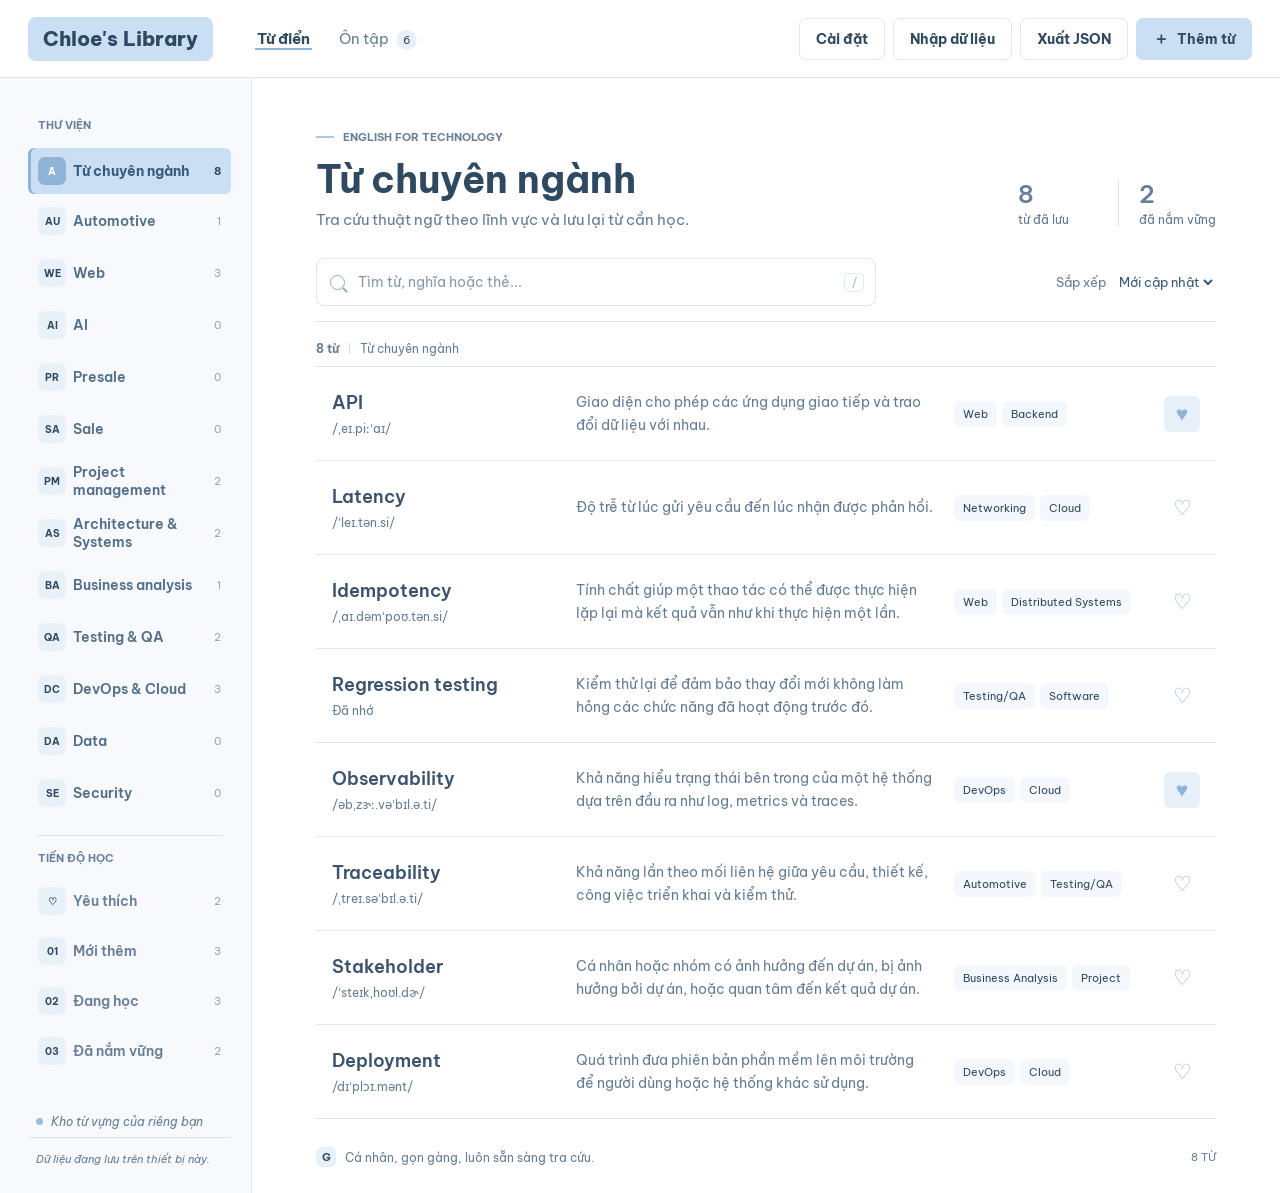
==== VN/glossary/index.html @ fee907c6 "Initial commit" ====
<!doctype html>
<html lang="vi">
<head>
  <meta charset="utf-8">
  <meta name="viewport" content="width=device-width, initial-scale=1">
  <meta name="theme-color" content="#e8f3ff">
  <title>Từ điển IT cá nhân</title>
  <link rel="preconnect" href="https://fonts.googleapis.com">
  <link rel="preconnect" href="https://fonts.gstatic.com" crossorigin>
  <link href="https://fonts.googleapis.com/css2?family=Be+Vietnam+Pro:ital,wght@0,400;0,500;0,600;0,700;1,400;1,500&display=swap" rel="stylesheet">
  <link rel="stylesheet" href="styles.css">
  <script src="app.js" defer></script>
</head>
<body>
  <header class="topbar">
    <a class="brand" href="#top" aria-label="Trang chủ từ điển">
      <span>Chloe's Library</span>
    </a>
    <nav class="top-nav" aria-label="Điều hướng chính">
      <button class="nav-button active" data-view="library" type="button">Từ điển</button>
      <button class="nav-button" data-view="review" type="button">Ôn tập <span class="nav-count" id="review-count">0</span></button>
    </nav>
    <div class="top-actions">
      <button class="quiet-button" id="settings-button" type="button">Cài đặt</button>
      <button class="quiet-button" id="import-button" type="button">Nhập dữ liệu</button>
      <button class="quiet-button export-button" id="export-button" type="button">Xuất JSON</button>
      <button class="primary-button" id="add-button" type="button"><span aria-hidden="true">＋</span> Thêm từ</button>
      <input id="file-input" type="file" accept=".json,.csv,application/json,text/csv" hidden>
    </div>
  </header>

  <main class="app-shell" id="top">
    <aside class="sidebar" aria-label="Thư viện từ vựng">
      <div class="sidebar-label">Thư viện</div>
      <button class="side-link active" data-collection="all" type="button" aria-pressed="true"><span class="side-icon blue-icon">A</span><span>Từ chuyên ngành</span><span class="side-count" id="count-all">0</span></button>
      <div class="domain-links" id="domain-links" aria-label="Lĩnh vực chuyên ngành"></div>

      <div class="sidebar-rule"></div>
      <div class="sidebar-label filter-label">Tiến độ học</div>
      <button class="side-link" data-collection="favorites" type="button" aria-pressed="false"><span class="side-icon blue-icon">&#9825;</span><span>Yêu thích</span><span class="side-count" id="count-favorites">0</span></button>
      <button class="side-link" data-collection="new" type="button" aria-pressed="false"><span class="side-icon blue-icon">01</span><span>Mới thêm</span><span class="side-count" id="count-new">0</span></button>
      <button class="side-link" data-collection="learning" type="button" aria-pressed="false"><span class="side-icon blue-icon">02</span><span>Đang học</span><span class="side-count" id="count-learning">0</span></button>
      <button class="side-link" data-collection="mastered" type="button" aria-pressed="false"><span class="side-icon blue-icon">03</span><span>Đã nắm vững</span><span class="side-count" id="count-mastered">0</span></button>
      <div class="sidebar-note">
        <span class="note-dot" aria-hidden="true"></span>
        <span>Kho từ vựng của riêng bạn</span>
      </div>
      <div class="storage-note">Dữ liệu đang lưu trên thiết bị này.</div>
    </aside>

    <section class="content-area" aria-label="Nội dung từ điển">
      <div class="page-heading">
        <div>
          <div class="eyebrow"><span class="eyebrow-line"></span> ENGLISH FOR TECHNOLOGY</div>
          <h1 id="page-title">Từ chuyên ngành</h1>
          <p class="page-subtitle" id="page-subtitle">Tra cứu thuật ngữ theo lĩnh vực và lưu lại từ cần học.</p>
        </div>
        <div class="stats-strip" aria-label="Thống kê từ vựng">
          <div class="stat"><strong id="stat-total">0</strong><span>từ đã lưu</span></div>
          <div class="stat stat-divider"><strong id="stat-learned">0</strong><span>đã nắm vững</span></div>
        </div>
      </div>

      <section class="library-view" id="library-view">
        <div class="toolbar">
          <label class="search-box">
            <span class="search-symbol" aria-hidden="true"></span>
            <span class="visually-hidden">Tìm từ vựng</span>
            <input id="search-input" type="search" placeholder="Tìm từ, nghĩa hoặc thẻ..." autocomplete="off">
            <kbd>/</kbd>
          </label>
          <label class="sort-control"><span>Sắp xếp</span>
            <select id="sort-select">
              <option value="updated">Mới cập nhật</option>
              <option value="az">Tên A-Z</option>
              <option value="difficulty">Độ khó</option>
            </select>
          </label>
        </div>
        <div class="results-meta"><span id="results-count">0 từ</span><span class="meta-rule"></span><span id="active-filter-label">Tất cả từ</span></div>
        <div class="term-list" id="term-list" aria-live="polite"></div>
      </section>

      <section class="review-view" id="review-view" hidden>
        <div class="review-heading">
          <div><div class="eyebrow"><span class="eyebrow-line"></span> ÔN TẬP NHANH</div><h2>Ôn tập nhẹ nhàng</h2><p>Mỗi lần một từ. Thử nhớ nghĩa trước khi lật thẻ.</p></div>
          <button class="quiet-button" id="shuffle-button" type="button">Trộn thẻ</button>
        </div>
        <div class="flashcard" id="flashcard" tabindex="0" role="button" aria-label="Lật thẻ từ vựng">
          <div class="flashcard-top"><span id="flashcard-domain">IT</span><span id="flashcard-position">1 / 1</span></div>
          <div class="flashcard-face">
            <span class="flashcard-label" id="flashcard-label">TỪ</span>
            <h3 id="flashcard-term">Chọn từ để ôn</h3>
            <div class="flashcard-answer" id="flashcard-answer" hidden></div>
          </div>
          <div class="flashcard-bottom"><span id="flashcard-hint">Chạm để xem nghĩa</span><span class="flip-mark" aria-hidden="true">↗</span></div>
        </div>
        <div class="review-controls">
          <button class="round-button" id="previous-card" type="button" aria-label="Thẻ trước">←</button>
          <button class="quiet-button" id="reveal-card" type="button">Hiện nghĩa</button>
          <button class="round-button next-button" id="next-card" type="button" aria-label="Thẻ tiếp theo">→</button>
          <button class="learned-button" id="mark-mastered" type="button">Đã nhớ từ này</button>
        </div>
      </section>
      <footer class="page-footer"><span class="footer-stamp">G</span><span>Cá nhân, gọn gàng, luôn sẵn sàng tra cứu.</span><span class="footer-count" id="footer-count">0 TỪ</span></footer>
    </section>
  </main>

  <dialog class="detail-dialog" id="detail-dialog" aria-labelledby="detail-term">
    <div class="dialog-topline"><span class="dialog-kicker">GHI CHÚ TỪ VỰNG</span><button class="icon-button" data-close="detail-dialog" type="button" aria-label="Đóng">×</button></div>
    <div id="detail-content"></div>
  </dialog>

  <dialog class="settings-dialog" id="settings-dialog" aria-labelledby="settings-title">
    <div class="dialog-topline"><span class="dialog-kicker">TÙY CHỈNH GIAO DIỆN</span><button class="icon-button" data-close="settings-dialog" type="button" aria-label="Đóng">×</button></div>
    <div class="settings-body">
      <h2 id="settings-title">Cài đặt</h2>
      <p class="form-intro">Chọn bảng màu bạn muốn sử dụng.</p>
      <fieldset class="theme-picker">
        <legend>Chủ đề màu</legend>
        <label class="theme-option">
          <input type="radio" name="theme" value="default">
          <span class="theme-swatch theme-swatch-default" aria-hidden="true"><i></i><i></i><i></i></span>
          <span class="theme-option-copy"><strong>Trắng</strong><small>Mặc định, sáng và tối giản</small></span>
          <span class="theme-check" aria-hidden="true">✓</span>
        </label>
        <label class="theme-option">
          <input type="radio" name="theme" value="soft-pink">
          <span class="theme-swatch theme-swatch-pink" aria-hidden="true"><i></i><i></i><i></i></span>
          <span class="theme-option-copy"><strong>Hồng kem</strong><small>Soft Pink · Cream</small></span>
          <span class="theme-check" aria-hidden="true">✓</span>
        </label>
        <label class="theme-option">
          <input type="radio" name="theme" value="baby-blue">
          <span class="theme-swatch theme-swatch-blue" aria-hidden="true"><i></i><i></i><i></i></span>
          <span class="theme-option-copy"><strong>Xanh baby + lavender</strong><small>Baby Blue · Lavender</small></span>
          <span class="theme-check" aria-hidden="true">✓</span>
        </label>
      </fieldset>
    </div>
  </dialog>

  <dialog class="form-dialog" id="term-dialog" aria-labelledby="form-title">
    <form id="term-form" method="dialog">
      <div class="dialog-topline"><span class="dialog-kicker">KHO TỪ VỰNG CỦA BẠN</span><button class="icon-button" data-close="term-dialog" type="button" aria-label="Đóng">×</button></div>
      <h2 id="form-title">Thêm từ mới</h2>
      <p class="form-intro">Ghi lại điều bạn muốn nhớ. Có thể bỏ trống mục chưa có.</p>
      <input type="hidden" id="term-id">
      <div class="form-grid">
        <label class="field span-2"><span>Từ hoặc cụm từ tiếng Anh <b>*</b></span><input id="field-term" required maxlength="120" placeholder="Ví dụ: idempotency"></label>
        <label class="field"><span>Dạng đầy đủ</span><input id="field-full-form" maxlength="160" placeholder="Nếu là từ viết tắt"></label>
        <label class="field"><span>Phiên âm hoặc cách đọc</span><input id="field-pronunciation" maxlength="100" placeholder="/ˌaɪ.dəmˈpoʊ.tən.si/"></label>
        <label class="field span-2"><span>Nghĩa tiếng Việt <b>*</b></span><textarea id="field-meaning" required rows="2" maxlength="500" placeholder="Giải thích ngắn gọn, đúng ngữ cảnh"></textarea></label>
        <label class="field span-2"><span>Định nghĩa tiếng Anh đơn giản</span><textarea id="field-definition" rows="2" maxlength="500" placeholder="A short explanation in plain English"></textarea></label>
        <label class="field"><span>Lĩnh vực chuyên ngành</span><input id="field-domains" maxlength="180" placeholder="Automotive, Web, AI, Presale, Sale"></label>
        <label class="field"><span>Vai trò</span><input id="field-roles" maxlength="180" placeholder="Backend Developer, BA"></label>
        <label class="field"><span>Độ khó</span><select id="field-difficulty"><option>Beginner</option><option>Intermediate</option><option>Advanced</option></select></label>
        <label class="field"><span>Trạng thái học</span><select id="field-status"><option value="new">Mới thêm</option><option value="learning">Đang học</option><option value="mastered">Đã nắm vững</option></select></label>
        <label class="field span-2"><span>Ngữ cảnh sử dụng</span><textarea id="field-context" rows="2" maxlength="500" placeholder="Thường gặp khi nào?"></textarea></label>
        <label class="field span-2"><span>Ví dụ tiếng Anh</span><textarea id="field-example-en" rows="2" maxlength="400" placeholder="The payment API must support idempotency."></textarea></label>
        <label class="field span-2"><span>Dịch ví dụ</span><textarea id="field-example-vi" rows="2" maxlength="400" placeholder="API thanh toán cần hỗ trợ tính idempotency."></textarea></label>
        <label class="field span-2"><span>Dễ nhầm hoặc lưu ý</span><textarea id="field-mistakes" rows="2" maxlength="400" placeholder="Cách dùng sai hoặc điểm cần phân biệt"></textarea></label>
        <label class="field span-2"><span>Thẻ từ khóa <small>phân cách bằng dấu phẩy</small></span><input id="field-tags" maxlength="200" placeholder="api, backend, distributed-systems"></label>
      </div>
      <p class="form-error" id="form-error" role="alert"></p>
      <div class="form-actions"><button class="quiet-button" data-close="term-dialog" type="button">Hủy</button><button class="primary-button" type="submit">Lưu từ</button></div>
    </form>
  </dialog>
  <div class="toast" id="toast" role="status" aria-live="polite"></div>
</body>
</html>
---- VN/glossary/styles.css ----
:root {
  color-scheme: light;
  --paper: #f7fbff;
  --white: #ffffff;
  --blue-50: #f0f7ff;
  --blue-100: #e2f0ff;
  --blue-200: #c8e2fb;
  --blue-300: #a8d0f2;
  --blue-400: #8bbce4;
  --blue-700: #365977;
  --ink: #31485d;
  --muted: #75899a;
  --line: #dce8f2;
  --mint: #e3f3ec;
  --mint-ink: #527b68;
  --butter: #fff2d8;
  --butter-ink: #92794d;
  --blush: #fae7e7;
  --blush-ink: #986b70;
  --lilac: #eeeafb;
  --lilac-ink: #756b9a;
  --shadow: 0 12px 32px rgba(83, 119, 150, .08);
  font-family: "Trebuchet MS", "Segoe UI", sans-serif;
  color: var(--ink);
  background: var(--paper);
}

* { box-sizing: border-box; }
body { margin: 0; min-width: 320px; min-height: 100vh; background: var(--paper); }
button, input, select, textarea { font: inherit; }
button { color: inherit; }
button:focus-visible, input:focus-visible, select:focus-visible, textarea:focus-visible, a:focus-visible, [tabindex]:focus-visible { outline: 3px solid var(--blue-300); outline-offset: 2px; }
[hidden] { display: none !important; }
.visually-hidden { position: absolute; width: 1px; height: 1px; padding: 0; margin: -1px; overflow: hidden; clip: rect(0, 0, 0, 0); white-space: nowrap; border: 0; }

.topbar { height: 76px; padding: 0 5.3%; display: flex; align-items: center; gap: 48px; background: var(--white); border-bottom: 1px solid var(--line); }
.brand { display: inline-flex; align-items: center; gap: 11px; text-decoration: none; color: var(--ink); font: 700 23px Georgia, serif; white-space: nowrap; }
.brand-period { color: #78a9d0; }
.brand-mark { width: 28px; height: 28px; display: flex; gap: 3px; align-items: end; padding: 5px; border-radius: 9px 9px 9px 3px; background: var(--blue-100); }
.brand-mark i { display: block; flex: 1; border-radius: 2px 2px 1px 1px; background: var(--blue-300); }
.brand-mark i:nth-child(1) { height: 45%; }
.brand-mark i:nth-child(2) { height: 75%; background: var(--blue-400); }
.brand-mark i:nth-child(3) { height: 100%; }
.top-nav { height: 100%; display: flex; align-items: center; gap: 25px; }
.nav-button { height: 100%; padding: 2px 2px 0; border: 0; border-bottom: 2px solid transparent; background: transparent; color: var(--muted); cursor: pointer; font-size: 14px; }
.nav-button.active { border-bottom-color: var(--blue-400); color: var(--blue-700); font-weight: 700; }
.nav-count { margin-left: 4px; padding: 3px 7px; border-radius: 10px; background: var(--blue-50); color: var(--blue-700); font-size: 11px; }
.top-actions { display: flex; align-items: center; gap: 8px; margin-left: auto; }
.primary-button, .quiet-button, .learned-button { min-height: 39px; padding: 0 14px; border: 1px solid transparent; border-radius: 7px; cursor: pointer; font-size: 13px; font-weight: 700; transition: background .16s ease, transform .16s ease; }
.primary-button { background: var(--blue-200); color: #355572; }
.primary-button:hover { background: var(--blue-300); transform: translateY(-1px); }
.primary-button span { margin-right: 5px; font-size: 16px; }
.quiet-button { border-color: var(--line); background: var(--white); color: var(--blue-700); }
.quiet-button:hover { background: var(--blue-50); }

.app-shell { min-height: calc(100vh - 76px); display: grid; grid-template-columns: 236px minmax(0, 1fr); }
.sidebar { position: relative; display: flex; flex-direction: column; padding: 34px 16px 24px 26px; border-right: 1px solid var(--line); background: #f3f8fd; }
.sidebar-label { margin: 0 0 14px 10px; color: #90a0ae; font-size: 10px; font-weight: 700; letter-spacing: 1.3px; text-transform: uppercase; }
.side-link { width: 100%; min-height: 42px; display: grid; grid-template-columns: 26px 1fr auto; align-items: center; gap: 9px; padding: 0 10px; margin: 2px 0; border: 0; border-radius: 6px; background: transparent; color: #647c91; text-align: left; cursor: pointer; font-size: 13px; }
.side-link:hover { background: #eaf3fc; }
.side-link.active { background: var(--blue-100); color: #355a7b; font-weight: 700; }
.side-icon { width: 24px; height: 24px; display: inline-flex; align-items: center; justify-content: center; border-radius: 7px; font-size: 10px; font-weight: 700; }
.blue-icon { background: #d9eafb; color: #52799b; }
.pink-icon { background: var(--blush); color: var(--blush-ink); font-size: 15px; }
.yellow-icon { background: var(--butter); color: var(--butter-ink); }
.mint-icon { background: var(--mint); color: var(--mint-ink); }
.lilac-icon { background: var(--lilac); color: var(--lilac-ink); }
.side-count { color: #94a5b3; font-size: 11px; }
.sidebar-rule { height: 1px; margin: 21px 8px 20px; background: var(--line); }
.filter-label { margin-bottom: 11px; }
.select-wrap { position: relative; display: block; }
.select-wrap select { width: 100%; height: 40px; appearance: none; padding: 0 32px 0 11px; border: 1px solid var(--line); border-radius: 6px; background: #fff; color: #536f87; font-size: 12px; cursor: pointer; }
.select-chevron { position: absolute; top: 8px; right: 12px; color: #88a1b7; pointer-events: none; }
.sidebar-note { display: flex; align-items: center; gap: 8px; margin: auto 8px 8px; color: #71899d; font-size: 11px; }
.note-dot { width: 7px; height: 7px; border-radius: 50%; background: #a8cfbc; }
.storage-note { padding: 13px 8px 0; border-top: 1px solid var(--line); color: #96a6b2; font-size: 10px; line-height: 1.5; }

.content-area { min-width: 0; display: flex; flex-direction: column; padding: 46px clamp(24px, 5.7vw, 82px) 22px; }
.page-heading { display: flex; align-items: end; justify-content: space-between; gap: 24px; margin: 0 0 29px; }
.eyebrow { display: flex; align-items: center; gap: 9px; color: #86a3bb; font-size: 10px; font-weight: 700; letter-spacing: 1.45px; }
.eyebrow-line { width: 18px; height: 2px; background: #a6c9e8; }
h1, h2, h3, p { margin-top: 0; }
h1, .review-heading h2 { margin: 11px 0 7px; color: #354f66; font: 500 32px Georgia, "Times New Roman", serif; }
.page-subtitle, .review-heading p { margin: 0; color: #8093a3; font-size: 13px; }
.stats-strip { display: flex; gap: 22px; padding: 0 0 2px; }
.stat { display: flex; flex-direction: column; gap: 3px; min-width: 78px; }
.stat strong { color: #577b9b; font: 600 21px Georgia, serif; }
.stat span { color: #93a3b1; font-size: 10px; }
.stat-divider { padding-left: 20px; border-left: 1px solid var(--line); }

.toolbar { display: flex; align-items: center; justify-content: space-between; gap: 15px; padding-bottom: 15px; border-bottom: 1px solid var(--line); }
.search-box { height: 43px; width: min(490px, 66%); display: flex; align-items: center; gap: 11px; padding: 0 11px 0 13px; border: 1px solid var(--line); border-radius: 7px; background: var(--white); }
.search-box:focus-within { border-color: var(--blue-300); box-shadow: 0 0 0 3px var(--blue-50); }
.search-symbol { position: relative; width: 15px; height: 15px; border: 1.7px solid #91aabe; border-radius: 50%; flex: none; }
.search-symbol::after { position: absolute; width: 6px; height: 1.7px; right: -4px; bottom: -2px; content: ""; background: #91aabe; transform: rotate(45deg); }
.search-box input { width: 100%; border: 0; outline: 0; background: transparent; color: var(--ink); font-size: 12px; }
.search-box input::placeholder { color: #a0afbb; }
kbd { min-width: 20px; padding: 2px 5px; border: 1px solid #e2eaf1; border-radius: 4px; color: #9aabb9; font-size: 10px; text-align: center; }
.sort-control { display: flex; align-items: center; gap: 9px; color: #98a7b3; font-size: 11px; }
.sort-control select { max-width: 125px; border: 0; outline: 0; background: transparent; color: #617c93; font-size: 11px; cursor: pointer; }
.results-meta { display: flex; align-items: center; gap: 10px; padding: 16px 0 10px; color: #91a1af; font-size: 10px; }
.results-meta #results-count { color: #67849d; font-weight: 700; }
.meta-rule { width: 1px; height: 11px; background: #d5e1ea; }
.term-list { border-top: 1px solid #e7eef4; }
.term-row { display: grid; grid-template-columns: minmax(170px, 1.05fr) minmax(200px, 1.5fr) minmax(120px, .8fr) 36px; align-items: center; gap: 17px; min-height: 82px; padding: 11px 8px 11px 13px; border-bottom: 1px solid #e7eef4; cursor: pointer; transition: background .14s ease; }
.term-row:hover { background: #f0f7fd; }
.term-name { min-width: 0; }
.term-name strong { display: block; overflow: hidden; color: #3e5c76; font: 600 15px Georgia, serif; text-overflow: ellipsis; white-space: nowrap; }
.term-pronunciation { display: block; margin-top: 5px; color: #9caab6; font-size: 10px; }
.term-meaning { display: -webkit-box; overflow: hidden; color: #6f8495; font-size: 11px; line-height: 1.55; -webkit-box-orient: vertical; -webkit-line-clamp: 2; }
.term-badges { display: flex; flex-wrap: wrap; gap: 5px; }
.badge { display: inline-flex; align-items: center; max-width: 130px; overflow: hidden; padding: 5px 7px; border-radius: 4px; background: var(--blue-50); color: #728da5; font-size: 9px; text-overflow: ellipsis; white-space: nowrap; }
.badge.domain-badge:nth-child(3n+2) { background: var(--mint); color: var(--mint-ink); }
.badge.domain-badge:nth-child(3n) { background: var(--butter); color: var(--butter-ink); }
.favorite-button { width: 32px; height: 32px; border: 0; border-radius: 6px; background: transparent; color: #a8b8c5; cursor: pointer; font-size: 18px; }
.favorite-button:hover { background: var(--blush); color: var(--blush-ink); }
.favorite-button.is-favorite { color: #c98e96; }
.empty-state { display: grid; justify-items: center; padding: 72px 16px; text-align: center; }
.empty-orbit { width: 54px; height: 54px; display: grid; place-items: center; margin-bottom: 14px; border-radius: 17px 17px 17px 5px; background: var(--blue-100); color: #6792b5; font: 24px Georgia, serif; }
.empty-state h3 { margin: 0 0 7px; color: #4d6c86; font: 500 20px Georgia, serif; }
.empty-state p { max-width: 340px; margin: 0 0 16px; color: #8b9baa; font-size: 12px; line-height: 1.6; }
.page-footer { display: flex; align-items: center; gap: 9px; margin-top: auto; padding-top: 28px; color: #9aabb8; font-size: 10px; }
.footer-stamp { width: 20px; height: 20px; display: grid; place-items: center; border-radius: 6px; background: var(--blue-100); color: #6c94b5; font: 700 11px Georgia, serif; }
.footer-count { margin-left: auto; color: #a8b5c0; font-size: 9px; letter-spacing: 1px; }

.review-view { max-width: 720px; margin: 0 auto; width: 100%; }
.review-heading { display: flex; align-items: end; justify-content: space-between; gap: 20px; margin-bottom: 27px; }
.review-heading h2 { font-size: 29px; }
.flashcard { min-height: 360px; display: flex; flex-direction: column; padding: 19px 22px; border: 1px solid #d6e6f3; border-radius: 10px; background: #eaf4fe; box-shadow: var(--shadow); cursor: pointer; }
.flashcard-top, .flashcard-bottom { display: flex; align-items: center; justify-content: space-between; color: #84a0b8; font-size: 10px; }
.flashcard-top span:first-child { padding: 5px 8px; border-radius: 4px; background: #d9ebfb; color: #6485a1; }
.flashcard-face { flex: 1; display: flex; flex-direction: column; align-items: center; justify-content: center; padding: 28px 10px; text-align: center; }
.flashcard-label { margin-bottom: 11px; color: #8da9bf; font-size: 9px; font-weight: 700; letter-spacing: 1.5px; }
.flashcard-face h3 { margin: 0; color: #3f607b; font: 500 34px Georgia, serif; }
.flashcard-answer { max-width: 490px; margin-top: 17px; color: #607c94; font-size: 14px; line-height: 1.7; animation: reveal .22s ease both; }
@keyframes reveal { from { opacity: 0; transform: translateY(5px); } to { opacity: 1; transform: none; } }
.flip-mark { width: 27px; height: 27px; display: grid; place-items: center; border-radius: 50%; background: #d9ebfb; color: #6d91af; font-size: 16px; }
.review-controls { display: flex; align-items: center; justify-content: center; gap: 10px; margin-top: 16px; }
.round-button { width: 38px; height: 38px; border: 1px solid var(--line); border-radius: 50%; background: var(--white); color: #7390a8; cursor: pointer; }
.next-button { background: var(--blue-100); }
.learned-button { margin-left: auto; background: var(--mint); color: var(--mint-ink); }

dialog { max-height: min(88vh, 850px); padding: 0; border: 1px solid var(--line); border-radius: 10px; background: var(--white); color: var(--ink); box-shadow: 0 24px 80px rgba(55, 84, 109, .2); }
dialog::backdrop { background: rgba(74, 100, 123, .22); backdrop-filter: blur(3px); }
.detail-dialog { width: min(600px, calc(100vw - 26px)); }
.detail-dialog, .form-dialog { overflow-y: auto; }
.dialog-topline { display: flex; align-items: center; justify-content: space-between; padding: 17px 21px 12px; }
.dialog-kicker { color: #90a7bb; font-size: 9px; font-weight: 700; letter-spacing: 1.4px; }
.icon-button { width: 30px; height: 30px; border: 0; border-radius: 6px; background: var(--blue-50); color: #6d879e; cursor: pointer; font-size: 21px; line-height: 1; }
.detail-body { padding: 4px 27px 26px; }
.detail-title-line { display: flex; align-items: start; justify-content: space-between; gap: 15px; }
.detail-title-line h2 { margin: 8px 0 5px; color: #365670; font: 500 30px Georgia, serif; overflow-wrap: anywhere; }
.detail-pronunciation { margin: 0 0 17px; color: #91a2af; font-size: 12px; }
.detail-badges { display: flex; flex-wrap: wrap; gap: 6px; margin-bottom: 22px; }
.detail-section { padding: 16px 0; border-top: 1px solid #e8eff5; }
.detail-section h3 { margin: 0 0 8px; color: #8da2b4; font-size: 9px; font-weight: 700; letter-spacing: 1.2px; text-transform: uppercase; }
.detail-section p { margin: 0; color: #5c7488; font-size: 13px; line-height: 1.75; white-space: pre-wrap; }
.detail-english { color: #8195a5 !important; font-style: italic; }
.example-block { padding: 11px 13px; border-left: 2px solid var(--blue-300); border-radius: 0 5px 5px 0; background: var(--blue-50); }
.example-block p + p { margin-top: 5px; color: #8498a8; }
.related-list { display: flex; flex-wrap: wrap; gap: 6px; }
.related-term { padding: 5px 8px; border: 0; border-radius: 4px; background: var(--mint); color: var(--mint-ink); cursor: pointer; font-size: 10px; }
.detail-actions { display: flex; flex-wrap: wrap; align-items: center; gap: 8px; padding-top: 17px; border-top: 1px solid #e8eff5; }
.detail-actions select { min-height: 38px; max-width: 145px; padding: 0 7px; border: 1px solid var(--line); border-radius: 6px; background: var(--white); color: #5d7890; font-size: 11px; }
.danger-button { min-height: 36px; margin-left: auto; padding: 0 10px; border: 0; border-radius: 6px; background: var(--blush); color: var(--blush-ink); cursor: pointer; font-size: 11px; }
.form-dialog { width: min(680px, calc(100vw - 24px)); }
.form-dialog form { padding: 0 22px 22px; }
.form-dialog .dialog-topline { padding-right: 0; padding-left: 0; }
.form-dialog h2 { margin: 7px 0 6px; color: #3c5b74; font: 500 26px Georgia, serif; }
.form-intro { margin: 0 0 18px; color: #8294a3; font-size: 11px; }
.form-grid { display: grid; grid-template-columns: 1fr 1fr; gap: 12px; }
.field { min-width: 0; display: flex; flex-direction: column; gap: 6px; color: #6b8295; font-size: 10px; font-weight: 700; }
.field span small { color: #9caab5; font-size: 9px; font-weight: 400; }
.field b { color: #a5797d; }
.field input, .field textarea, .field select { width: 100%; min-height: 37px; padding: 9px 10px; border: 1px solid #dfe9f1; border-radius: 5px; outline: 0; background: #fbfdff; color: #415c74; font-size: 11px; font-weight: 400; }
.field textarea { resize: vertical; line-height: 1.5; }
.field input::placeholder, .field textarea::placeholder { color: #a9b7c2; }
.field input:focus, .field textarea:focus, .field select:focus { border-color: var(--blue-300); background: #fff; }
.span-2 { grid-column: span 2; }
.form-error { min-height: 15px; margin: 9px 0 0; color: #a56870; font-size: 11px; }
.form-actions { display: flex; justify-content: end; gap: 8px; padding-top: 11px; border-top: 1px solid #e7eef4; }
.toast { position: fixed; right: 22px; bottom: 20px; z-index: 10; max-width: min(360px, calc(100vw - 32px)); padding: 12px 16px; border: 1px solid #d3e7dc; border-radius: 7px; background: var(--mint); color: #527662; box-shadow: var(--shadow); font-size: 12px; opacity: 0; pointer-events: none; transform: translateY(8px); transition: opacity .2s ease, transform .2s ease; }
.toast.visible { opacity: 1; transform: none; }

@media (max-width: 1000px) {
  .topbar { gap: 26px; padding: 0 3%; }
  .app-shell { grid-template-columns: 205px minmax(0, 1fr); }
  .sidebar { padding-left: 16px; }
  .content-area { padding-right: 30px; padding-left: 30px; }
  .term-row { grid-template-columns: minmax(150px, .9fr) minmax(180px, 1.4fr) minmax(100px, .75fr) 32px; gap: 10px; }
}
@media (max-width: 760px) {
  .topbar { min-height: 66px; height: auto; flex-wrap: wrap; gap: 0 22px; padding: 10px 18px 0; }
  .brand { height: 46px; font-size: 21px; }
  .top-nav { height: 46px; gap: 15px; }
  .nav-button { font-size: 12px; }
  .top-actions { width: 100%; margin: 0; padding: 8px 0 11px; border-top: 1px solid #edf2f6; }
  .top-actions .quiet-button { display: none; }
  .top-actions #settings-button { display: inline-flex; align-items: center; }
  .top-actions .primary-button { margin-left: auto; }
  .app-shell { min-height: calc(100vh - 120px); grid-template-columns: 1fr; }
  .sidebar { display: grid; grid-template-columns: repeat(5, minmax(0, 1fr)); gap: 4px; padding: 12px 12px 10px; border-right: 0; border-bottom: 1px solid var(--line); }
  .sidebar-label, .sidebar-rule, .filter-label, .select-wrap, .sidebar-note, .storage-note { display: none; }
  .side-link { min-height: 40px; display: flex; justify-content: center; gap: 5px; padding: 0 3px; font-size: 10px; }
  .side-icon { display: none; }
  .side-count { display: none; }
  .content-area { padding: 27px 18px 18px; }
  .page-heading { align-items: start; margin-bottom: 20px; }
  h1 { font-size: 28px; }
  .stats-strip { gap: 12px; }
  .stat { min-width: auto; }
  .stat-divider { padding-left: 12px; }
  .stat strong { font-size: 18px; }
  .stat span { font-size: 9px; }
  .toolbar { align-items: stretch; flex-direction: column; gap: 11px; }
  .search-box { width: 100%; }
  .sort-control { justify-content: end; }
  .term-row { grid-template-columns: minmax(0, 1fr) 34px; gap: 5px 10px; padding: 13px 4px 12px 8px; }
  .term-meaning { grid-column: 1; grid-row: 2; }
  .term-badges { grid-column: 1; grid-row: 3; }
  .favorite-button { grid-column: 2; grid-row: 1 / span 3; }
  .page-footer { padding-top: 22px; }
  .review-heading { align-items: start; }
  .flashcard { min-height: 320px; }
}
@media (max-width: 430px) {
  .page-heading { flex-direction: column; gap: 16px; }
  .stats-strip { width: 100%; }
  .stat-divider { padding-left: 15px; }
  .side-link { font-size: 9px; }
  .review-controls { flex-wrap: wrap; }
  .learned-button { margin-left: 0; }
  .form-grid { grid-template-columns: 1fr; }
  .span-2 { grid-column: auto; }
  .detail-body { padding-right: 19px; padding-left: 19px; }
  .flashcard-face h3 { font-size: 28px; }
}
@media (prefers-reduced-motion: reduce) {
  *, *::before, *::after { scroll-behavior: auto !important; animation-duration: .01ms !important; transition-duration: .01ms !important; }
}

/* Clearer reading hierarchy with a calm, blue pastel palette. */
:root {
  --paper: #f5f9fe;
  --white: #ffffff;
  --blue-50: #f0f6fd;
  --blue-100: #e2eefb;
  --blue-200: #cbdff4;
  --blue-300: #aecce9;
  --blue-400: #8fb4d8;
  --blue-700: #426789;
  --ink: #2f4961;
  --muted: #657d92;
  --line: #d8e4ef;
  --mint: #e6f0f7;
  --mint-ink: #55738d;
  --butter: #edf3fa;
  --butter-ink: #607c96;
  --blush: #f4e9ec;
  --blush-ink: #916b78;
  --lilac: #e9eef8;
  --lilac-ink: #5d7190;
  --shadow: 0 10px 28px rgba(66, 103, 137, .08);
}

body { color: var(--ink); font-size: 15px; }
.topbar { min-height: 78px; height: auto; padding-inline: max(28px, calc((100vw - 1440px) / 2)); gap: 42px; }
.brand { color: #2c4963; }
.nav-button { font-size: 15px; }
.primary-button, .quiet-button, .learned-button { min-height: 42px; padding-inline: 16px; font-size: 14px; }
.primary-button { background: #d7e8f8; color: #294b6a; }
.primary-button:hover { background: #c5dcf2; }
.app-shell { grid-template-columns: 252px minmax(0, 1fr); max-width: 1600px; margin-inline: auto; background: #fff; }
.sidebar { padding: 40px 20px 26px 28px; background: #f2f7fc; }
.sidebar-label { color: #58748e; font-size: 11px; letter-spacing: .08em; }
.side-link { min-height: 46px; font-size: 14px; color: #4c6780; }
.side-link.active { background: #dfecf9; color: #2d5275; }
.side-icon { width: 28px; height: 28px; }
.blue-icon, .pink-icon, .yellow-icon, .mint-icon, .lilac-icon { background: #e1edf8; color: #54799a; }
.select-wrap select { height: 44px; color: #405f7b; font-size: 13px; }
.sidebar-note { color: #5f788e; font-size: 12px; }
.storage-note { color: #647d92; font-size: 11px; }
.content-area { padding: 52px clamp(28px, 5vw, 76px) 26px; }
.eyebrow { color: #607f9d; font-size: 11px; letter-spacing: .1em; }
h1, .review-heading h2 { color: #2e4b66; font-size: 38px; }
.page-subtitle, .review-heading p { color: #60788e; font-size: 15px; }
.stat strong { color: #426b8f; font-size: 24px; }
.stat span { color: #5f788e; font-size: 12px; }
.search-box { height: 48px; width: min(560px, 68%); border-radius: 8px; }
.search-box input { color: #304d67; font-size: 14px; }
.search-box input::placeholder { color: #71879a; }
.sort-control { color: #60788d; font-size: 13px; }
.sort-control select { max-width: 160px; color: #355875; font-size: 13px; }
.results-meta { padding-top: 19px; color: #60788e; font-size: 12px; }
.results-meta #results-count { color: #365f83; }
.term-list { border-top-color: #dfe9f2; }
.term-row { grid-template-columns: minmax(185px, 1fr) minmax(240px, 1.6fr) minmax(130px, .85fr) 40px; min-height: 94px; gap: 20px; padding: 14px 12px 14px 16px; border-bottom-color: #e1eaf2; }
.term-row:hover { background: #f4f8fd; }
.term-name strong { color: #2f506f; font-size: 18px; }
.term-pronunciation { margin-top: 7px; color: #607a91; font-size: 12px; }
.term-meaning { color: #435f77; font-size: 14px; line-height: 1.6; }
.badge { max-width: 150px; padding: 6px 9px; border-radius: 6px; background: #e5eff9; color: #426888; font-size: 11px; }
.badge.domain-badge:nth-child(n) { background: #e5eff9; color: #426888; }
.favorite-button { width: 36px; height: 36px; color: #6c8498; font-size: 21px; }
.favorite-button.is-favorite { color: #9b7180; }
.empty-state h3 { color: #365875; font-size: 23px; }
.empty-state p { color: #5f778b; font-size: 14px; }
.page-footer { color: #60798f; font-size: 12px; }
.footer-count { color: #60798f; font-size: 11px; }
.review-heading h2 { font-size: 34px; }
.flashcard { min-height: 380px; border-color: #d1e1f0; background: #eaf3fc; }
.flashcard-top, .flashcard-bottom { color: #56748f; font-size: 12px; }
.flashcard-top span:first-child, .flip-mark { background: #d9e9f8; color: #426989; }
.flashcard-face h3 { color: #315573; font-size: 38px; }
.flashcard-label { color: #557590; font-size: 11px; }
.flashcard-answer { color: #3e5d78; font-size: 16px; }
.learned-button { background: #e2edf7; color: #385e7d; }
.dialog-kicker { color: #577793; font-size: 11px; }
.detail-title-line h2 { color: #2f506e; }
.detail-pronunciation { color: #617a90; font-size: 13px; }
.detail-section h3 { color: #4d6e8b; font-size: 11px; letter-spacing: .08em; }
.detail-section p { color: #3f5c75; font-size: 15px; }
.detail-english { color: #526e87 !important; }
.field { color: #3c5d79; font-size: 12px; }
.field span small { color: #687f93; font-size: 11px; }
.field input, .field textarea, .field select { min-height: 42px; border-radius: 7px; color: #314f69; font-size: 14px; }
.field input::placeholder, .field textarea::placeholder { color: #71879a; }
.form-dialog h2 { color: #2e506d; font-size: 29px; }
.form-intro { color: #58738b; font-size: 14px; }

*, *::before, *::after { font-family: "Be Vietnam Pro", sans-serif !important; letter-spacing: 0 !important; }
.brand { font-weight: 800; font-size: 20px; }
.brand { min-height: 44px; padding: 0 15px; border-radius: 8px; }
.brand-period { color: #77a9d2; }
.domain-links { display: flex; flex-direction: column; gap: 2px; }
.sidebar-rule { margin-top: 17px; margin-bottom: 15px; }
.side-link.active { background: #d7e8f8; color: #294f72; box-shadow: inset 3px 0 #8fb9dd; }
.side-link.active .side-count { color: #3e668a; }
.side-link.active .side-icon { background: #c5ddf3; color: #365f83; }
.side-icon, .blue-icon, .pink-icon, .yellow-icon, .mint-icon, .lilac-icon { background: #e5f0fb; color: #567b9c; }
.side-link:hover { background: #eaf3fc; color: #345b7c; }
.favorite-button:hover, .favorite-button.is-favorite { background: #e7f0f9; color: #567b9c; }
.learned-button, .related-term, .danger-button { background: #e4eff9; color: #426789; }
.toast { border-color: #d4e4f2; background: #e8f2fb; color: #3e6385; }
.note-dot { background: #9bbddd; }
.badge.domain-badge:nth-child(n) { background: #e5eff9; color: #426888; }
.flashcard-top span:first-child, .flip-mark { background: #d9e9f8; color: #426989; }
.empty-orbit { background: #e3effa; color: #5c83a6; }
.danger-button:hover, .related-term:hover { background: #d9e9f8; }

@media (max-width: 760px) {
  .domain-links { display: contents; }
  .sidebar { align-items: center; }
  .side-link { flex: 0 0 auto; width: auto; min-height: 40px; padding-inline: 11px; font-size: 12px; white-space: nowrap; }
  .side-link.active { box-shadow: inset 0 -3px #8fb9dd; }
}
@media (max-width: 430px) {
  .side-link { font-size: 11px; }
}

/* Theme settings */
body[data-theme="default"] {
  --theme-page: #ffffff;
  --theme-surface: #ffffff;
  --theme-soft: #f7f9fc;
  --theme-strong: #e8f0f8;
  --theme-accent: #cbdff4;
  --theme-accent-strong: #8fb4d8;
  --theme-ink: #2f4961;
  --theme-muted: #657d92;
  --theme-line: #dfe6ee;
  --theme-hover: #f0f5fa;
  --theme-note: #f4f7fb;
  --theme-shadow: rgba(52, 68, 86, .12);
  --theme-title: #2f4961;
  --theme-section: #687f99;
  --theme-category: #506d8a;
  --theme-category-active: #3c5c7b;
  --theme-brand: #cbdff4;
  --theme-term: #3b536d;
}

body[data-theme="soft-pink"] {
  --theme-page: #fff8f0;
  --theme-surface: #f6d6d9;
  --theme-soft: #fff8f0;
  --theme-strong: #e8b4b8;
  --theme-accent: #e8b4b8;
  --theme-accent-strong: #c9878e;
  --theme-ink: #343434;
  --theme-muted: #8c7770;
  --theme-line: #ead8d0;
  --theme-hover: #fbe9e5;
  --theme-note: #faece4;
  --theme-shadow: rgba(100, 75, 68, .12);
  --theme-title: #5a3c42;
  --theme-section: #9a646a;
  --theme-category: #79555a;
  --theme-category-active: #653f46;
  --theme-brand: #e8b4b8;
  --theme-term: #70474f;
}

body[data-theme="baby-blue"] {
  --theme-page: #f3f8fc;
  --theme-surface: #d8c8f0;
  --theme-soft: #f3f8fc;
  --theme-strong: #d8c8f0;
  --theme-accent: #b9ddf2;
  --theme-accent-strong: #afa3d6;
  --theme-ink: #30384a;
  --theme-muted: #626d83;
  --theme-line: #d9e2ef;
  --theme-hover: #eaf2fb;
  --theme-note: #eee9fa;
  --theme-shadow: rgba(48, 56, 74, .12);
  --theme-title: #30384a;
  --theme-section: #685c91;
  --theme-category: #4f668c;
  --theme-category-active: #464064;
  --theme-brand: #d8c8f0;
  --theme-term: #414960;
}

body[data-theme] { color: var(--theme-ink); background: var(--theme-page); }
body[data-theme] .topbar,
body[data-theme] .search-box,
body[data-theme] dialog,
body[data-theme] .quiet-button,
body[data-theme] .round-button { background-color: var(--theme-surface); }
body[data-theme] .topbar { background-color: var(--theme-page); }
body[data-theme] .app-shell { background-color: var(--theme-page); }
body[data-theme] .sidebar { background: var(--theme-soft); border-color: var(--theme-line); }
body[data-theme] .sidebar-label,
body[data-theme] .sort-control,
body[data-theme] .results-meta,
body[data-theme] .page-footer,
body[data-theme] .sidebar-note,
body[data-theme] .storage-note,
body[data-theme] .term-pronunciation,
body[data-theme] .detail-pronunciation,
body[data-theme] .flashcard-top,
body[data-theme] .flashcard-bottom { color: var(--theme-muted); }
body[data-theme] .brand,
body[data-theme] h1,
body[data-theme] .detail-title-line h2,
body[data-theme] .flashcard-face h3 { color: var(--theme-title); }
body[data-theme] .term-name strong { color: var(--theme-term); }
body[data-theme] h2,
body[data-theme] h3,
body[data-theme] .sidebar-label,
body[data-theme] .eyebrow,
body[data-theme] .detail-section h3,
body[data-theme] .results-meta #results-count,
body[data-theme] .stat strong,
body[data-theme] .footer-count { color: var(--theme-section); }
body[data-theme] .brand,
body[data-theme] .nav-count,
body[data-theme] .side-icon,
body[data-theme] .blue-icon,
body[data-theme] .pink-icon,
body[data-theme] .yellow-icon,
body[data-theme] .mint-icon,
body[data-theme] .lilac-icon,
body[data-theme] .empty-orbit,
body[data-theme] .flashcard-top span:first-child,
body[data-theme] .flip-mark,
body[data-theme] .icon-button,
body[data-theme] .footer-stamp { background-color: var(--theme-strong); color: var(--theme-ink); }
body[data-theme] .brand { background-color: var(--theme-brand); color: var(--theme-title); }
body[data-theme] .side-link { color: var(--theme-muted); }
body[data-theme] .domain-link > span:nth-child(2) { color: var(--theme-category); font-weight: 600; }
body[data-theme] .side-link[data-collection] > span:nth-child(2) { color: var(--theme-section); font-weight: 600; }
body[data-theme] .side-link:hover,
body[data-theme] .term-row:hover { background-color: var(--theme-hover); }
body[data-theme] .side-link.active { background: var(--theme-accent); color: var(--theme-category-active); box-shadow: inset 3px 0 var(--theme-accent-strong); font-weight: 700; }
body[data-theme] .side-link.active > span:nth-child(2) { color: var(--theme-category-active); font-weight: 700; }
body[data-theme] .side-link.active .side-icon { background: var(--theme-accent-strong); color: var(--theme-surface); }
body[data-theme] .side-link.active .side-count { color: var(--theme-ink); }
body[data-theme] h1,
body[data-theme] .detail-title-line h2,
body[data-theme] .flashcard-face h3 { font-weight: 700; }
body[data-theme] h2,
body[data-theme] h3,
body[data-theme] .sidebar-label,
body[data-theme] .detail-section h3 { font-weight: 700; }
body[data-theme] .nav-button.active { border-bottom-color: var(--theme-accent-strong); color: var(--theme-ink); font-weight: 700; }
body[data-theme] .primary-button,
body[data-theme] .next-button,
body[data-theme] .learned-button,
body[data-theme] .related-term,
body[data-theme] .danger-button { background: var(--theme-accent); color: var(--theme-ink); }
body[data-theme] .primary-button:hover,
body[data-theme] .danger-button:hover,
body[data-theme] .related-term:hover { background: var(--theme-accent-strong); color: var(--theme-surface); }
body[data-theme] .quiet-button { border-color: var(--theme-line); color: var(--theme-ink); }
body[data-theme] .quiet-button:hover { background: var(--theme-hover); }
body[data-theme] .search-box,
body[data-theme] .select-wrap select,
body[data-theme] .field input,
body[data-theme] .field textarea,
body[data-theme] .field select,
body[data-theme] .detail-actions select { border-color: var(--theme-line); color: var(--theme-ink); }
body[data-theme] .search-box:focus-within,
body[data-theme] .field input:focus,
body[data-theme] .field textarea:focus,
body[data-theme] .field select:focus { border-color: var(--theme-accent-strong); box-shadow: 0 0 0 3px var(--theme-note); }
body[data-theme] .search-box input::placeholder,
body[data-theme] .field input::placeholder,
body[data-theme] .field textarea::placeholder { color: var(--theme-muted); opacity: .78; }
body[data-theme] .term-list,
body[data-theme] .term-row,
body[data-theme] .sidebar-rule,
body[data-theme] .detail-section,
body[data-theme] .detail-actions,
body[data-theme] .toolbar,
body[data-theme] .form-actions { border-color: var(--theme-line); }
body[data-theme] .term-meaning,
body[data-theme] .detail-section p,
body[data-theme] .detail-english,
body[data-theme] .flashcard-answer,
body[data-theme] .page-subtitle,
body[data-theme] .review-heading p,
body[data-theme] .form-intro,
body[data-theme] .empty-state p { color: var(--theme-muted) !important; }
body[data-theme] .badge,
body[data-theme] .badge.domain-badge:nth-child(n) { background: var(--theme-note); color: var(--theme-ink); }
body[data-theme] .favorite-button,
body[data-theme] .favorite-button.is-favorite,
body[data-theme] .favorite-button:hover { color: var(--theme-accent-strong); }
body[data-theme] .flashcard { border-color: var(--theme-line); background: var(--theme-note); }
body[data-theme] .example-block { border-color: var(--theme-accent-strong); background: var(--theme-note); }
body[data-theme] .toast { border-color: var(--theme-line); background: var(--theme-strong); color: var(--theme-ink); box-shadow: 0 10px 28px var(--theme-shadow); }
body[data-theme] dialog { border-color: var(--theme-line); box-shadow: 0 24px 80px var(--theme-shadow); }
body[data-theme] dialog::backdrop { background: rgba(52, 52, 52, .24); }
body[data-theme] .settings-dialog { background: var(--theme-page); }
body[data-theme] .theme-option { border-color: var(--theme-line); }
body[data-theme] .theme-option { background: var(--theme-surface); }
body[data-theme] .theme-option:has(input:checked) { border-color: var(--theme-accent-strong); background: var(--theme-note); }
body[data-theme] .theme-check { color: transparent; background: var(--theme-soft); }
body[data-theme] .empty-state h3 { color: var(--theme-ink); }
body[data-theme] .empty-orbit { background: var(--theme-strong); color: var(--theme-ink); }

.sidebar-note,
.storage-note,
.form-intro,
.detail-note,
.example-copy { font-style: italic; }
.detail-note,
.example-copy { font-style: italic; }
.detail-section h3,
.field > span,
.theme-option-copy strong,
.theme-picker legend { font-style: normal; }

.settings-dialog { width: min(490px, calc(100vw - 24px)); }
.settings-body { padding: 2px 24px 25px; }
.settings-body h2 { margin: 5px 0 7px; font-size: 27px; font-weight: 700; }
.settings-body .form-intro { margin-bottom: 22px; }
.theme-picker { display: grid; gap: 10px; margin: 0; padding: 0; border: 0; }
.theme-picker legend { margin-bottom: 11px; color: var(--theme-muted, #657d92); font-size: 13px; font-weight: 700; }
.theme-option { position: relative; display: grid; grid-template-columns: 70px minmax(0, 1fr) 26px; align-items: center; gap: 13px; min-height: 78px; padding: 10px 13px; border: 1px solid #dfe6ee; border-radius: 9px; cursor: pointer; transition: background .16s ease, border-color .16s ease; }
.theme-option:hover { background: #f7f9fc; }
.theme-option input { position: absolute; width: 1px; height: 1px; opacity: 0; }
.theme-option:has(input:focus-visible) { outline: 3px solid #aecce9; outline-offset: 2px; }
.theme-swatch { display: flex; height: 48px; overflow: hidden; border: 1px solid rgba(52, 52, 52, .08); border-radius: 6px; }
.theme-swatch i { flex: 1; }
.theme-swatch-default i:nth-child(1) { background: #ffffff; }
.theme-swatch-default i:nth-child(2) { background: #e8f0f8; }
.theme-swatch-default i:nth-child(3) { background: #cbdff4; }
.theme-swatch-pink i:nth-child(1) { background: #fff8f0; }
.theme-swatch-pink i:nth-child(2) { background: #f6d6d9; }
.theme-swatch-pink i:nth-child(3) { background: #e8b4b8; }
.theme-swatch-blue i:nth-child(1) { background: #f3f8fc; }
.theme-swatch-blue i:nth-child(2) { background: #d8c8f0; }
.theme-swatch-blue i:nth-child(3) { background: #b9ddf2; }
.theme-option-copy { display: flex; flex-direction: column; gap: 4px; min-width: 0; }
.theme-option-copy strong { overflow-wrap: anywhere; color: #343434; font-size: 14px; font-weight: 700; }
.theme-option-copy small { color: #8c7770; font-size: 11px; }
.theme-check { width: 23px; height: 23px; display: grid; place-items: center; border-radius: 50%; background: #e8edf3; color: transparent; font-size: 13px; font-weight: 700; }
.theme-option:has(input:checked) .theme-check { background: #cbdff4; color: #2f4961; }

body[data-theme="soft-pink"] .theme-option-copy strong,
body[data-theme="baby-blue"] .theme-option-copy strong { color: var(--theme-ink); }
body[data-theme="soft-pink"] .theme-option-copy small,
body[data-theme="baby-blue"] .theme-option-copy small { color: var(--theme-muted); }
body[data-theme="soft-pink"] .theme-option:hover,
body[data-theme="baby-blue"] .theme-option:hover { background: var(--theme-hover); }
body[data-theme="soft-pink"] .theme-option:has(input:checked) .theme-check { background: #e8b4b8; color: #343434; }
body[data-theme="baby-blue"] .theme-option:has(input:checked) .theme-check { background: #b9ddf2; color: #30384a; }

@media (max-width: 1000px) {
  .topbar { gap: 26px; padding-inline: 24px; }
  .term-row { grid-template-columns: minmax(155px, .9fr) minmax(190px, 1.4fr) minmax(100px, .75fr) 36px; gap: 12px; }
}
@media (max-width: 760px) {
  .topbar { padding: 10px 18px 0; }
  .app-shell { min-height: calc(100vh - 120px); grid-template-columns: minmax(0, 1fr); }
  .sidebar { align-self: start; width: 100%; min-width: 0; display: flex; flex-direction: row; align-items: center; gap: 6px; overflow-x: auto; padding: 10px 12px; }
  .side-link { width: auto; flex: 0 0 auto; min-height: 40px; justify-content: center; padding-inline: 12px; font-size: 12px; white-space: nowrap; }
  .side-link.active { border-radius: 7px; }
  .content-area { padding: 30px 18px 20px; }
  h1 { font-size: 31px; }
  .search-box { width: 100%; }
  .term-row { grid-template-columns: minmax(0, 1fr) 36px; min-height: 100px; gap: 6px 12px; padding: 14px 5px 13px 10px; }
  .term-name strong { font-size: 17px; }
  .term-meaning { font-size: 14px; }
  .term-badges { gap: 6px; }
  .badge { font-size: 10px; }
}
@media (max-width: 430px) {
  .topbar { gap: 0 18px; }
  .top-actions .primary-button { min-height: 40px; }
  .stats-strip { gap: 15px; }
  .stat span { font-size: 11px; }
  .side-link { padding-inline: 10px; }
  .review-controls { gap: 8px; }
  .learned-button { margin-left: auto; }
}
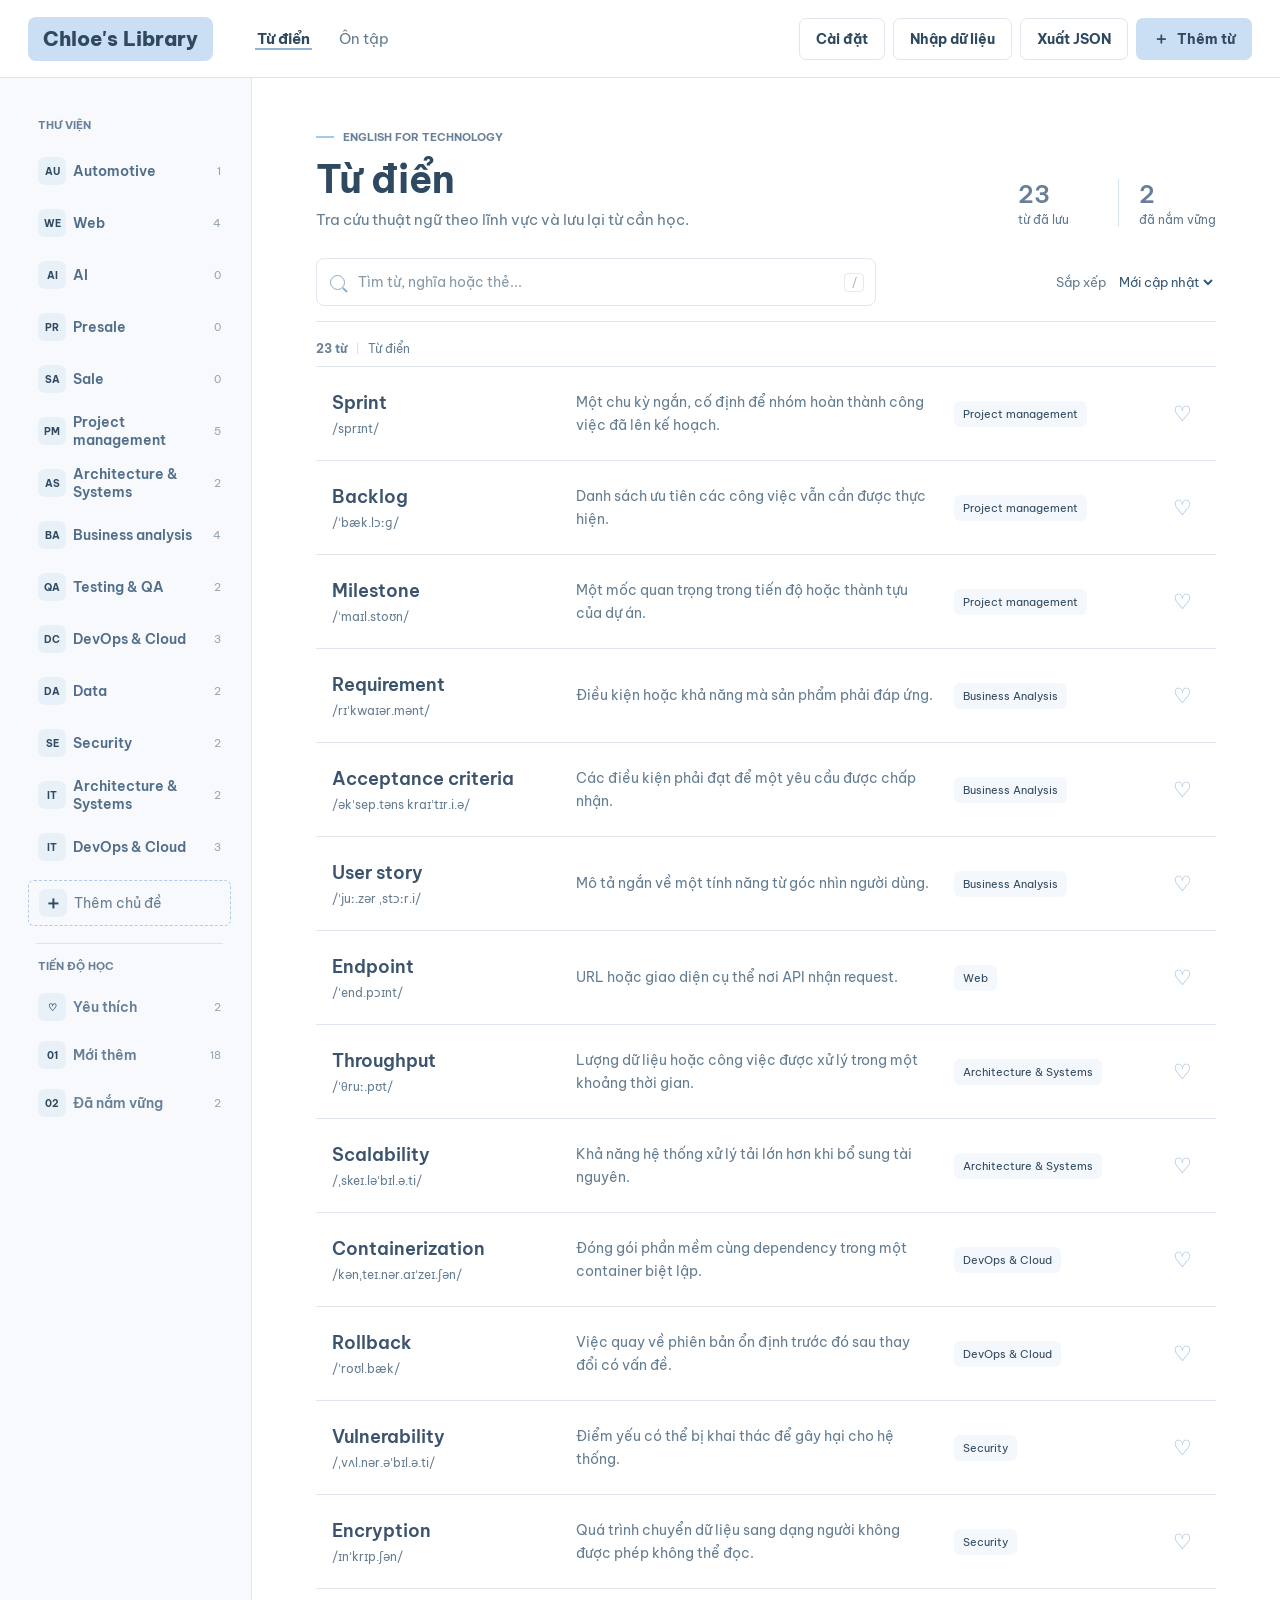
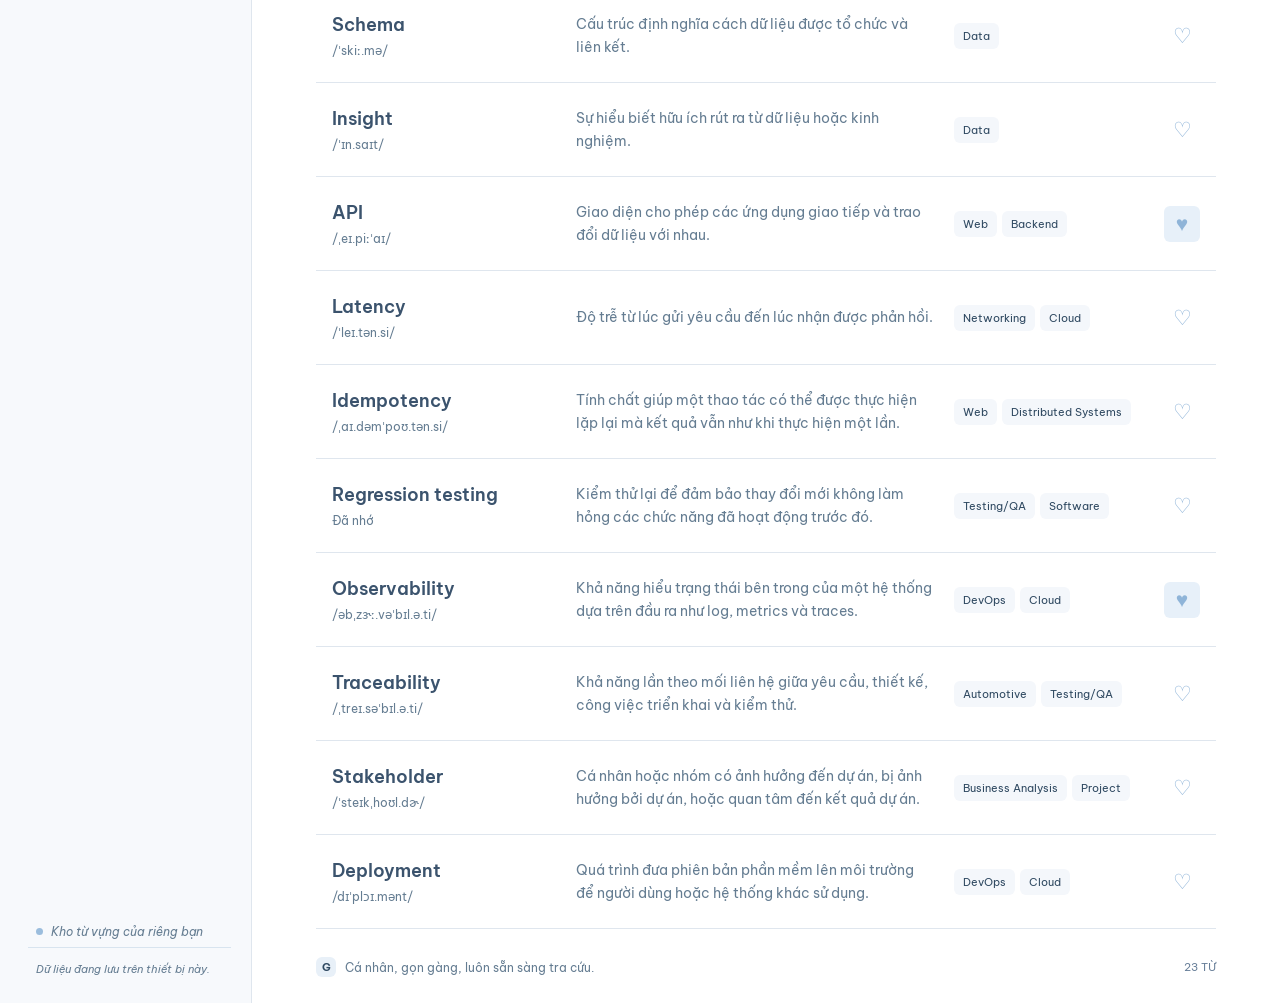
==== commit ae29b803: "Update sidebar menu names" ====
--- a/VN/glossary/index.html
+++ b/VN/glossary/index.html
@@ -18,7 +18,7 @@
     </a>
     <nav class="top-nav" aria-label="Điều hướng chính">
       <button class="nav-button active" data-view="library" type="button">Từ điển</button>
-      <button class="nav-button" data-view="review" type="button">Ôn tập <span class="nav-count" id="review-count">0</span></button>
+      <button class="nav-button" data-view="review" type="button">Ôn tập</button>
     </nav>
     <div class="top-actions">
       <button class="quiet-button" id="settings-button" type="button">Cài đặt</button>
@@ -31,16 +31,23 @@
 
   <main class="app-shell" id="top">
     <aside class="sidebar" aria-label="Thư viện từ vựng">
-      <div class="sidebar-label">Thư viện</div>
-      <button class="side-link active" data-collection="all" type="button" aria-pressed="true"><span class="side-icon blue-icon">A</span><span>Từ chuyên ngành</span><span class="side-count" id="count-all">0</span></button>
-      <div class="domain-links" id="domain-links" aria-label="Lĩnh vực chuyên ngành"></div>
-
-      <div class="sidebar-rule"></div>
-      <div class="sidebar-label filter-label">Tiến độ học</div>
-      <button class="side-link" data-collection="favorites" type="button" aria-pressed="false"><span class="side-icon blue-icon">&#9825;</span><span>Yêu thích</span><span class="side-count" id="count-favorites">0</span></button>
-      <button class="side-link" data-collection="new" type="button" aria-pressed="false"><span class="side-icon blue-icon">01</span><span>Mới thêm</span><span class="side-count" id="count-new">0</span></button>
-      <button class="side-link" data-collection="learning" type="button" aria-pressed="false"><span class="side-icon blue-icon">02</span><span>Đang học</span><span class="side-count" id="count-learning">0</span></button>
-      <button class="side-link" data-collection="mastered" type="button" aria-pressed="false"><span class="side-icon blue-icon">03</span><span>Đã nắm vững</span><span class="side-count" id="count-mastered">0</span></button>
+      <div class="sidebar-label" id="sidebar-title">Thư viện</div>
+      <div class="library-sidebar" id="library-sidebar">
+        <div class="domain-links" id="domain-links" aria-label="Chủ đề từ vựng"></div>
+        <button class="side-link add-topic-link" id="add-topic-button" type="button"><span class="side-icon blue-icon">＋</span><span>Thêm chủ đề</span></button>
+
+        <div class="sidebar-rule"></div>
+        <div class="sidebar-label filter-label">Tiến độ học</div>
+        <button class="side-link" data-collection="favorites" type="button" aria-pressed="false"><span class="side-icon blue-icon">&#9825;</span><span>Yêu thích</span><span class="side-count" id="count-favorites">0</span></button>
+        <button class="side-link" data-collection="new" type="button" aria-pressed="false"><span class="side-icon blue-icon">01</span><span>Mới thêm</span><span class="side-count" id="count-new">0</span></button>
+        <button class="side-link" data-collection="mastered" type="button" aria-pressed="false"><span class="side-icon blue-icon">02</span><span>Đã nắm vững</span><span class="side-count" id="count-mastered">0</span></button>
+      </div>
+      <nav class="review-sidebar" id="review-sidebar" aria-label="Khu vực ôn tập" hidden>
+        <button class="review-side-link active" data-review-section="review-history" type="button"><span class="side-icon blue-icon">01</span><span>Lịch sử học tập</span></button>
+        <button class="review-side-link" data-review-section="review-insights" type="button"><span class="side-icon blue-icon">02</span><span>Phân tích năng lực</span></button>
+        <button class="review-side-link" data-review-section="review-test" type="button"><span class="side-icon blue-icon">03</span><span>Làm bài Test</span></button>
+        <button class="review-side-link" data-review-section="review-chart" type="button"><span class="side-icon blue-icon">04</span><span>Thống kê kết quả</span></button>
+      </nav>
       <div class="sidebar-note">
         <span class="note-dot" aria-hidden="true"></span>
         <span>Kho từ vựng của riêng bạn</span>
@@ -52,7 +59,7 @@
       <div class="page-heading">
         <div>
           <div class="eyebrow"><span class="eyebrow-line"></span> ENGLISH FOR TECHNOLOGY</div>
-          <h1 id="page-title">Từ chuyên ngành</h1>
+          <h1 id="page-title">Từ điển</h1>
           <p class="page-subtitle" id="page-subtitle">Tra cứu thuật ngữ theo lĩnh vực và lưu lại từ cần học.</p>
         </div>
         <div class="stats-strip" aria-label="Thống kê từ vựng">
@@ -82,6 +89,13 @@
       </section>
 
       <section class="review-view" id="review-view" hidden>
+        <div class="review-dashboard">
+          <section class="review-panel" id="review-history"><div class="eyebrow"><span class="eyebrow-line"></span> LỊCH SỬ</div><h2>Lịch sử học tập</h2><div id="test-history-content"></div></section>
+          <section class="review-panel" id="review-insights" hidden><div class="eyebrow"><span class="eyebrow-line"></span> NĂNG LỰC</div><h2>Phân tích năng lực</h2><p>Đánh giá xu hướng sai, nhận diện nhóm từ bạn còn yếu và đưa ra mẹo dễ nhớ.</p><div id="test-insights-content"></div></section>
+          <section class="review-panel review-test-panel" id="review-test" hidden><div><div class="eyebrow"><span class="eyebrow-line"></span> BẮT ĐẦU</div><h2>Bắt đầu Test</h2><p>Đề test tự động lấy các từ hiện có trong Thư viện.</p></div><button class="primary-button" id="start-test-button" type="button">Bắt đầu Test</button></section>
+          <section class="review-panel" id="review-chart" hidden><div class="eyebrow"><span class="eyebrow-line"></span> THỐNG KÊ</div><h2>Thống kê kết quả</h2><div id="test-chart-summary"></div><div class="score-chart" id="score-chart" aria-label="Biểu đồ điểm bài test"></div></section>
+        </div>
+        <section class="quick-review-section" id="quick-review-section" hidden>
         <div class="review-heading">
           <div><div class="eyebrow"><span class="eyebrow-line"></span> ÔN TẬP NHANH</div><h2>Ôn tập nhẹ nhàng</h2><p>Mỗi lần một từ. Thử nhớ nghĩa trước khi lật thẻ.</p></div>
           <button class="quiet-button" id="shuffle-button" type="button">Trộn thẻ</button>
@@ -101,6 +115,7 @@
           <button class="round-button next-button" id="next-card" type="button" aria-label="Thẻ tiếp theo">→</button>
           <button class="learned-button" id="mark-mastered" type="button">Đã nhớ từ này</button>
         </div>
+        </section>
       </section>
       <footer class="page-footer"><span class="footer-stamp">G</span><span>Cá nhân, gọn gàng, luôn sẵn sàng tra cứu.</span><span class="footer-count" id="footer-count">0 TỪ</span></footer>
     </section>
@@ -109,6 +124,32 @@
   <dialog class="detail-dialog" id="detail-dialog" aria-labelledby="detail-term">
     <div class="dialog-topline"><span class="dialog-kicker">GHI CHÚ TỪ VỰNG</span><button class="icon-button" data-close="detail-dialog" type="button" aria-label="Đóng">×</button></div>
     <div id="detail-content"></div>
+  </dialog>
+
+  <dialog class="form-dialog topic-dialog" id="topic-dialog" aria-labelledby="topic-title">
+    <form id="topic-form" method="dialog">
+      <div class="dialog-topline"><span class="dialog-kicker">CHỦ ĐỀ TỪ VỰNG</span><button class="icon-button" data-close="topic-dialog" type="button" aria-label="Đóng">×</button></div>
+      <h2 id="topic-title">Thêm chủ đề</h2>
+      <p class="form-intro">Tạo một chủ đề riêng để nhóm các thuật ngữ của bạn.</p>
+      <label class="field"><span>Tên chủ đề <b>*</b></span><input id="topic-name" required maxlength="60" placeholder="Ví dụ: Product management"></label>
+      <p class="form-error" id="topic-error" role="alert"></p>
+      <div class="form-actions"><button class="quiet-button" data-close="topic-dialog" type="button">Hủy</button><button class="primary-button" type="submit">Thêm chủ đề</button></div>
+    </form>
+  </dialog>
+
+  <dialog class="test-dialog" id="test-dialog" aria-labelledby="test-title">
+    <div class="dialog-topline"><span class="dialog-kicker">ENGLISH VOCABULARY TEST</span><button class="icon-button" data-close="test-dialog" type="button" aria-label="Đóng">×</button></div>
+    <div class="test-dialog-body">
+      <div id="test-question-view">
+      <div class="test-progress"><span id="test-progress">Question 1 / 15</span><span id="test-type">Meaning</span></div>
+      <h2 id="test-title">Vocabulary test</h2>
+      <p class="test-instruction" id="test-instruction"></p>
+      <div class="test-options" id="test-options"></div>
+      <p class="form-error" id="test-error" role="alert"></p>
+      <div class="form-actions"><button class="quiet-button" id="test-cancel" type="button">Thoát</button><button class="primary-button" id="test-next" type="button">Next question</button></div>
+      </div>
+      <div id="test-result" hidden></div>
+    </div>
   </dialog>
 
   <dialog class="settings-dialog" id="settings-dialog" aria-labelledby="settings-title">
@@ -168,4 +209,4 @@
   </dialog>
   <div class="toast" id="toast" role="status" aria-live="polite"></div>
 </body>
-</html>+</html>
--- a/VN/glossary/styles.css
+++ b/VN/glossary/styles.css
@@ -347,6 +347,81 @@
 .flashcard-top span:first-child, .flip-mark { background: #d9e9f8; color: #426989; }
 .empty-orbit { background: #e3effa; color: #5c83a6; }
 .danger-button:hover, .related-term:hover { background: #d9e9f8; }
+
+.library-sidebar[hidden], .review-sidebar[hidden] { display: none; }
+.add-topic-link { margin-top: 8px; color: #426789; border: 1px dashed #aecce9; }
+.add-topic-link .side-icon { font-size: 18px; }
+.review-sidebar { display: flex; flex-direction: column; gap: 6px; }
+.review-side-link { display: grid; grid-template-columns: 34px minmax(0, 1fr); align-items: center; gap: 10px; width: 100%; min-height: 52px; padding: 7px 10px; border: 0; border-radius: 8px; background: transparent; color: #55738d; text-align: left; cursor: pointer; font: inherit; }
+.review-side-link:hover { background: #eaf3fc; }
+.review-side-link.active { background: #d7e8f8; color: #294f72; box-shadow: inset 3px 0 #8fb9dd; font-weight: 700; }
+.review-side-link .side-icon { width: 30px; height: 30px; font-size: 11px; }
+.review-dashboard { display: grid; grid-template-columns: repeat(2, minmax(0, 1fr)); gap: 14px; margin-bottom: 34px; }
+.review-panel { min-height: 170px; padding: 20px; border: 1px solid var(--line); border-radius: 12px; background: var(--blue-50); scroll-margin-top: 24px; }
+.review-panel h2 { margin: 10px 0 8px; color: var(--ink); font-size: 20px; }
+.review-panel p { margin: 0; color: var(--muted); font-size: 13px; line-height: 1.6; }
+.review-empty { padding-top: 18px; }
+.review-test-panel { display: flex; align-items: center; justify-content: space-between; gap: 18px; }
+.insight-tags { display: flex; flex-wrap: wrap; gap: 7px; margin-top: 16px; }
+.insight-tags span { padding: 6px 9px; border-radius: 999px; background: var(--blue-100); color: var(--blue-700); font-size: 11px; }
+.score-chart { display: flex; align-items: end; gap: 16px; height: 90px; margin-top: 14px; padding: 0 8px; border-bottom: 1px solid var(--line); }
+.score-chart span { position: relative; display: flex; flex: 1; align-items: center; justify-content: end; min-width: 24px; border-radius: 5px 5px 0 0; background: var(--blue-300); color: var(--blue-700); }
+.score-chart b { position: absolute; top: -20px; font-size: 12px; }
+.score-chart small { position: absolute; bottom: -21px; width: 70px; color: var(--muted); font-size: 10px; text-align: center; }
+.topic-dialog { width: min(480px, calc(100vw - 24px)); }
+.test-dialog { width: min(680px, calc(100vw - 24px)); padding: 0; border: 1px solid var(--line); border-radius: 14px; background: var(--white); color: var(--ink); }
+.test-dialog-body { padding: 4px 26px 26px; }
+.test-progress { display: flex; justify-content: space-between; gap: 12px; color: var(--muted); font-size: 12px; }
+.test-progress span:last-child { color: var(--blue-700); font-weight: 700; }
+.test-dialog h2 { margin: 20px 0 8px; color: var(--ink); font-size: 27px; }
+.test-instruction { margin: 0 0 18px; color: var(--muted); font-size: 16px; line-height: 1.55; }
+.test-options { display: grid; gap: 10px; }
+.test-option { display: flex; align-items: flex-start; gap: 10px; padding: 13px 14px; border: 1px solid var(--line); border-radius: 9px; background: var(--blue-50); color: var(--ink); cursor: pointer; font-size: 13px; line-height: 1.5; }
+.test-option:hover { border-color: var(--blue-400); background: var(--blue-100); }
+.test-option:has(input:checked) { border-color: var(--blue-400); background: var(--blue-100); box-shadow: inset 3px 0 var(--blue-400); }
+.test-option input { margin-top: 3px; accent-color: var(--blue-700); }
+.test-result-header { margin-bottom: 20px; }
+.test-result-header h2 { margin: 8px 0 5px; color: var(--ink); font-size: 30px; }
+.test-result-header p:last-child { margin: 0; color: var(--muted); font-size: 13px; }
+.test-result-list { display: grid; gap: 12px; max-height: min(58vh, 600px); overflow-y: auto; padding-right: 4px; }
+.result-question { padding: 14px; border: 1px solid var(--line); border-left: 4px solid var(--line); border-radius: 9px; background: var(--blue-50); }
+.result-question.is-correct { border-left-color: #63a878; }
+.result-question.is-wrong { border-left-color: #d87979; }
+.result-question-title { display: flex; justify-content: space-between; gap: 12px; margin-bottom: 10px; color: var(--ink); font-size: 13px; line-height: 1.5; }
+.result-question-title > span { flex: 0 0 auto; color: var(--muted); font-size: 11px; }
+.result-question.is-correct .result-question-title > span { color: #31814a; }
+.result-question.is-wrong .result-question-title > span { color: #b04444; }
+.result-answers { display: grid; gap: 6px; }
+.result-answer { display: flex; justify-content: space-between; gap: 12px; padding: 8px 10px; border: 1px solid transparent; border-radius: 6px; color: var(--muted); font-size: 12px; line-height: 1.45; }
+.result-answer.result-correct { border-color: #9dd1a9; background: #e7f6ea; color: #236b39; }
+.result-answer.result-wrong { border-color: #e5a6a6; background: #fff0f0; color: #a33333; }
+.result-answer small { flex: 0 0 auto; font-size: 10px; font-weight: 700; }
+body[data-theme] .test-result-header h2 { color: var(--theme-title); }
+body[data-theme] .result-question { border-color: var(--theme-line); background: var(--theme-note); }
+body[data-theme] .result-answer.result-correct { border-color: #9dd1a9; background: #e7f6ea; color: #236b39; }
+body[data-theme] .result-answer.result-wrong { border-color: #e5a6a6; background: #fff0f0; color: #a33333; }
+.history-list { display: grid; gap: 8px; margin-top: 15px; }
+.history-row { display: flex; justify-content: space-between; gap: 12px; padding: 9px 11px; border-radius: 7px; background: var(--blue-100); color: var(--blue-700); font-size: 12px; }
+.history-row span { color: var(--muted); }
+body[data-theme] .test-dialog { background: var(--theme-surface); border-color: var(--theme-line); color: var(--theme-ink); }
+body[data-theme] .test-dialog h2 { color: var(--theme-title); }
+body[data-theme] .test-option { border-color: var(--theme-line); background: var(--theme-note); color: var(--theme-ink); }
+body[data-theme] .test-option:hover, body[data-theme] .test-option:has(input:checked) { border-color: var(--theme-accent-strong); background: var(--theme-hover); }
+body[data-theme] .history-row { background: var(--theme-note); color: var(--theme-ink); }
+body[data-theme] .review-panel { background: var(--theme-note); border-color: var(--theme-line); }
+body[data-theme] .review-panel h2 { color: var(--theme-title); }
+body[data-theme] .review-panel p { color: var(--theme-muted); }
+body[data-theme] .review-side-link { color: var(--theme-muted); }
+body[data-theme] .review-side-link:hover { background: var(--theme-hover); }
+body[data-theme] .review-side-link.active { background: var(--theme-accent); color: var(--theme-category-active); box-shadow: inset 3px 0 var(--theme-accent-strong); }
+
+@media (max-width: 760px) {
+  .review-sidebar { display: contents; }
+  .review-side-link { width: auto; flex: 0 0 auto; min-height: 40px; padding-inline: 11px; white-space: nowrap; }
+  .review-dashboard { grid-template-columns: 1fr; }
+  .review-test-panel { align-items: flex-start; flex-direction: column; }
+  .test-dialog-body { padding-inline: 18px; }
+}
 
 @media (max-width: 760px) {
   .domain-links { display: contents; }
@@ -616,4 +691,4 @@
   .side-link { padding-inline: 10px; }
   .review-controls { gap: 8px; }
   .learned-button { margin-left: auto; }
-}+}
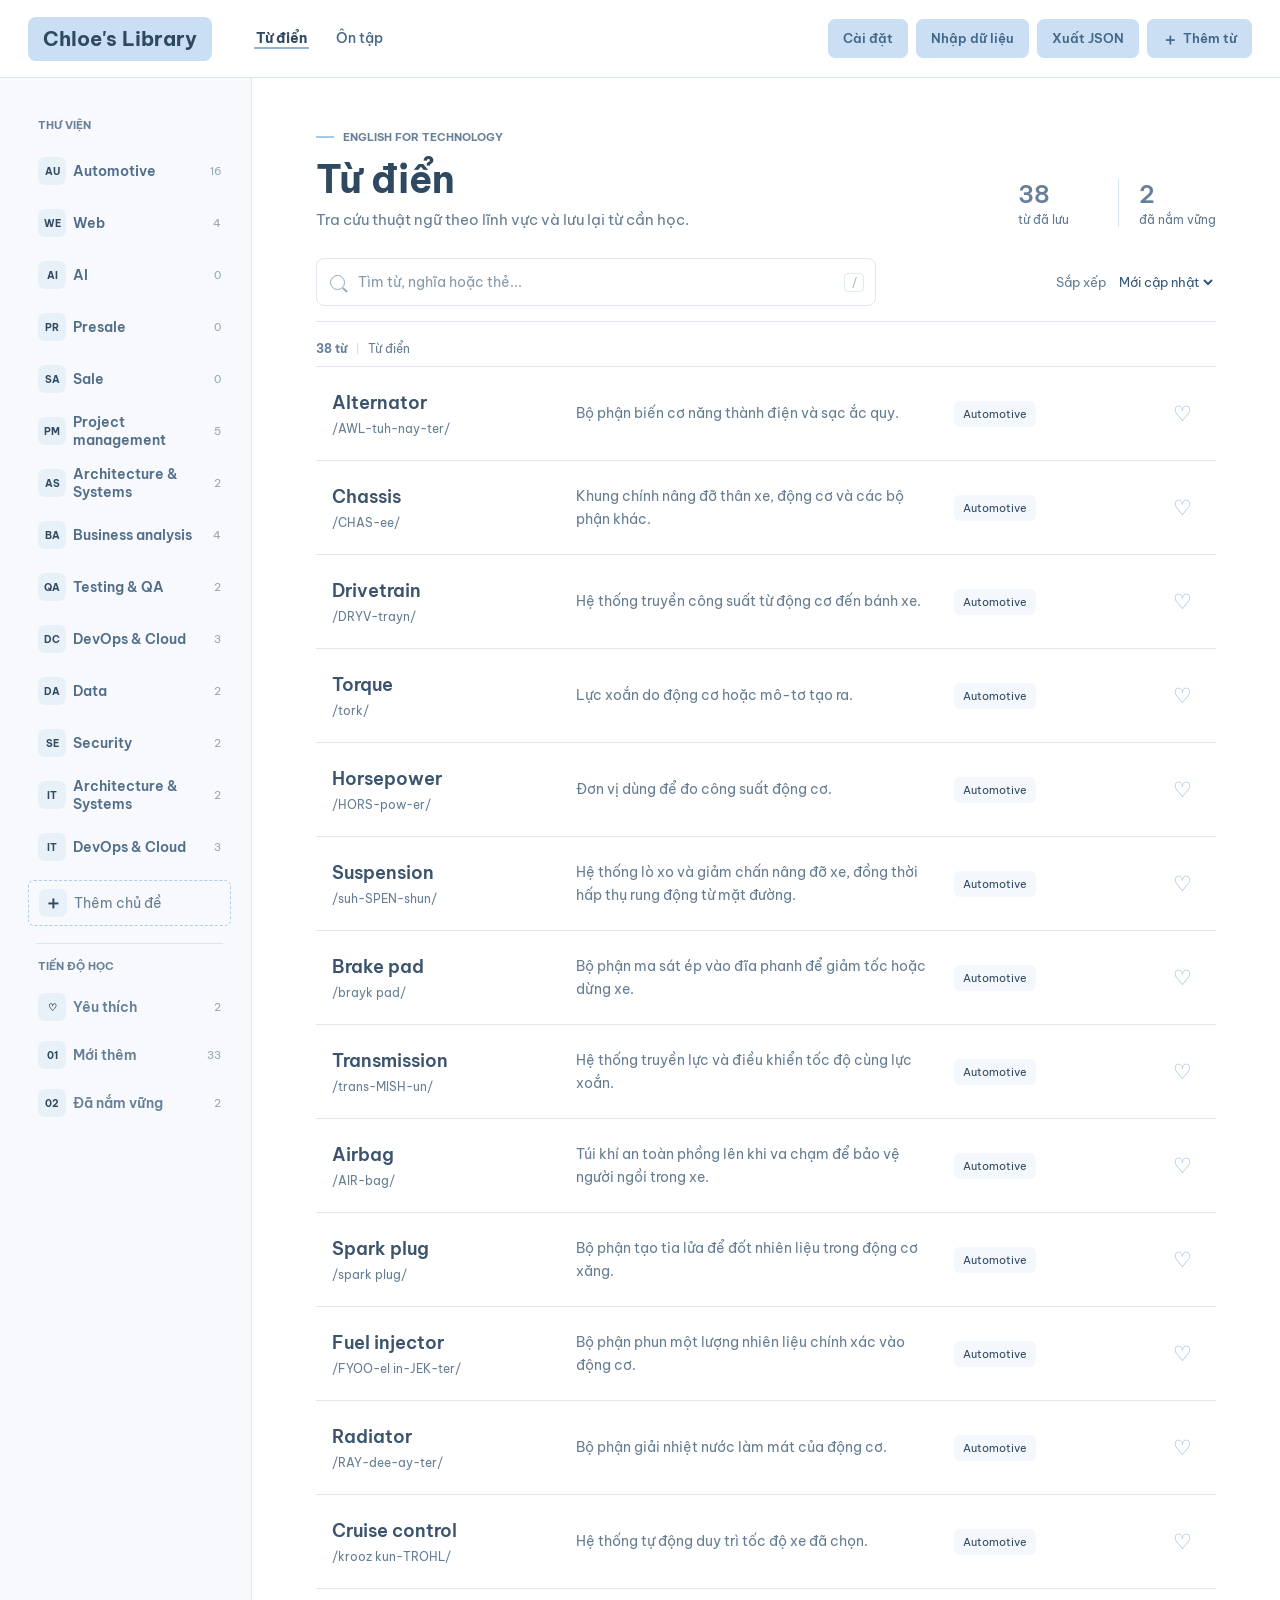
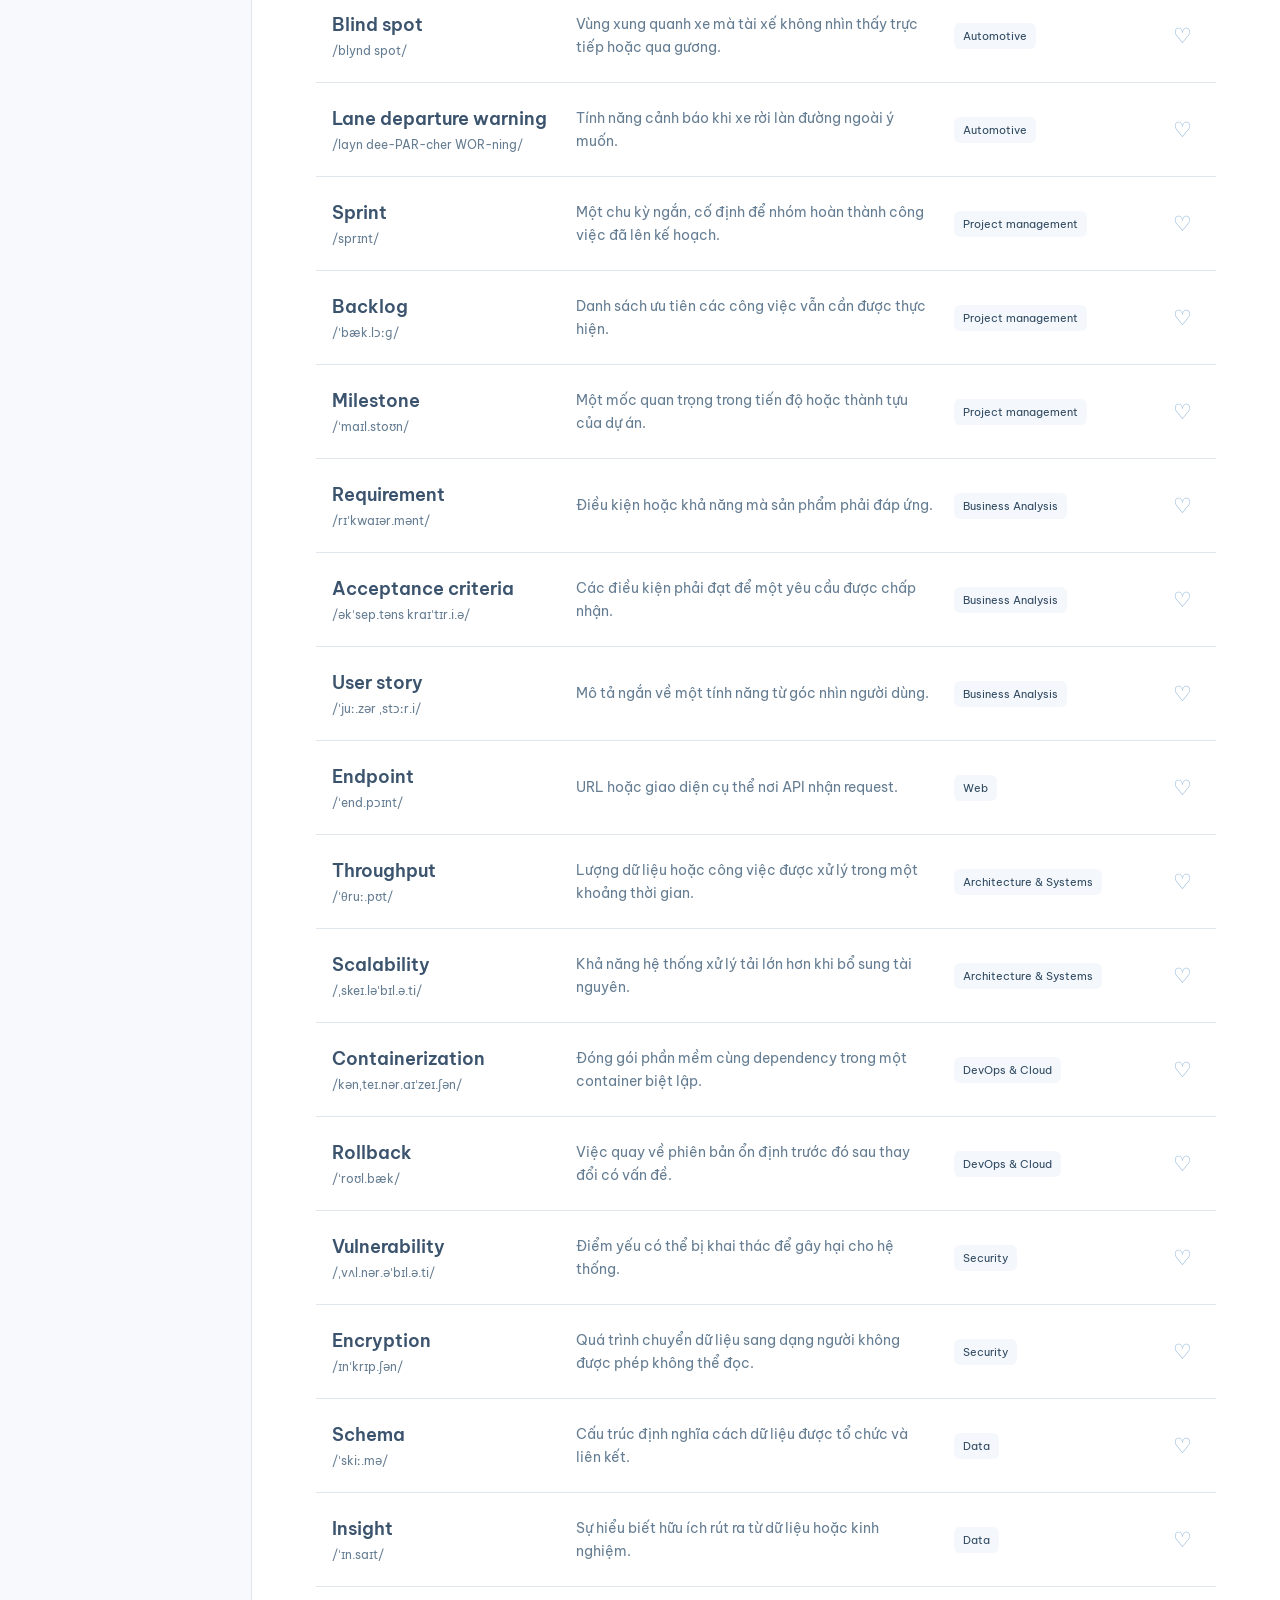
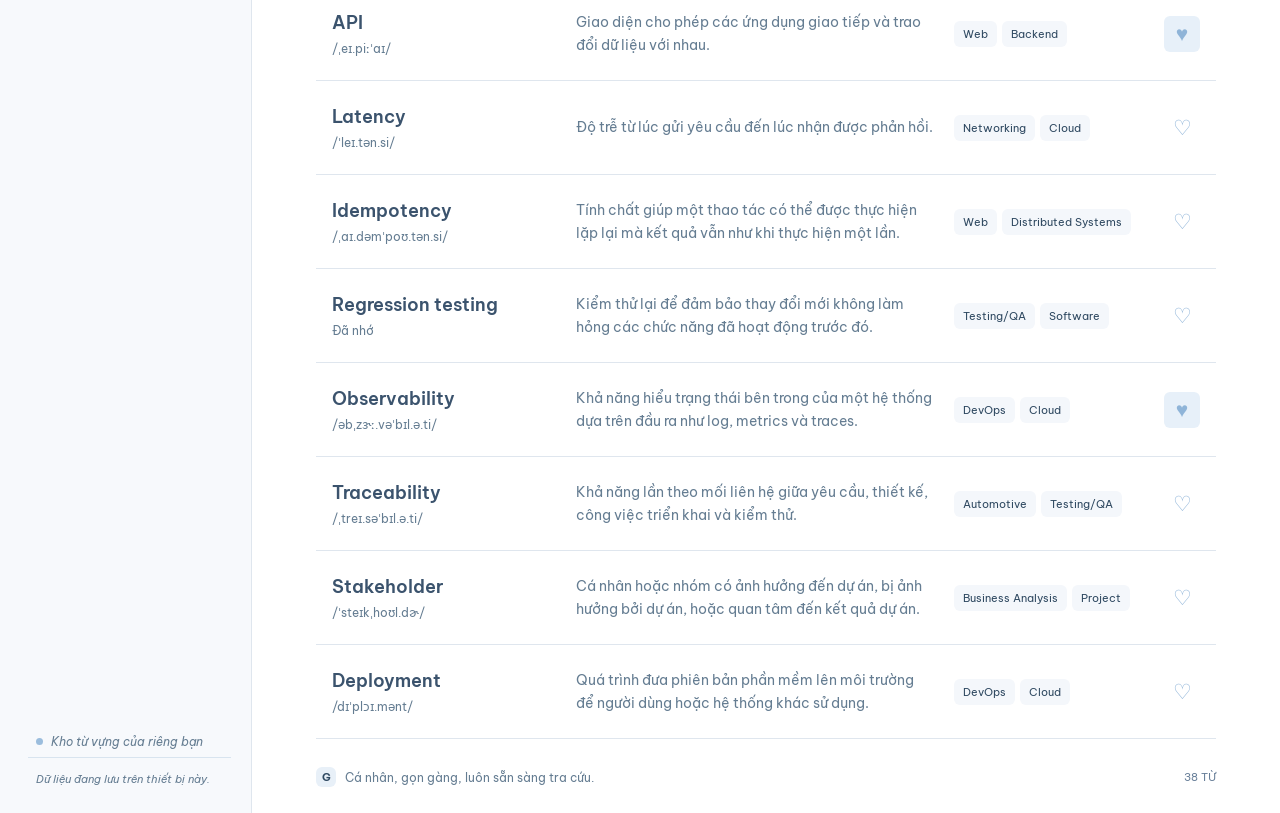
==== commit 1dd647cb: "Update project documentation and estimation" ====
--- a/VN/glossary/index.html
+++ b/VN/glossary/index.html
@@ -22,9 +22,9 @@
     </nav>
     <div class="top-actions">
       <button class="quiet-button" id="settings-button" type="button">Cài đặt</button>
-      <button class="quiet-button" id="import-button" type="button">Nhập dữ liệu</button>
+      <button class="quiet-button" id="import-button" type="button" hidden>Nhập dữ liệu</button>
       <button class="quiet-button export-button" id="export-button" type="button">Xuất JSON</button>
-      <button class="primary-button" id="add-button" type="button"><span aria-hidden="true">＋</span> Thêm từ</button>
+      <button class="primary-button" id="add-button" type="button" hidden><span aria-hidden="true">＋</span> Thêm từ</button>
       <input id="file-input" type="file" accept=".json,.csv,application/json,text/csv" hidden>
     </div>
   </header>
@@ -62,7 +62,7 @@
           <h1 id="page-title">Từ điển</h1>
           <p class="page-subtitle" id="page-subtitle">Tra cứu thuật ngữ theo lĩnh vực và lưu lại từ cần học.</p>
         </div>
-        <div class="stats-strip" aria-label="Thống kê từ vựng">
+        <div class="stats-strip" aria-label="Thống kê từ vựng" hidden>
           <div class="stat"><strong id="stat-total">0</strong><span>từ đã lưu</span></div>
           <div class="stat stat-divider"><strong id="stat-learned">0</strong><span>đã nắm vững</span></div>
         </div>
@@ -97,7 +97,7 @@
         </div>
         <section class="quick-review-section" id="quick-review-section" hidden>
         <div class="review-heading">
-          <div><div class="eyebrow"><span class="eyebrow-line"></span> ÔN TẬP NHANH</div><h2>Ôn tập nhẹ nhàng</h2><p>Mỗi lần một từ. Thử nhớ nghĩa trước khi lật thẻ.</p></div>
+          <div><div class="eyebrow"><span class="eyebrow-line"></span> ÔN TẬP NHANH</div><h2>Ôn tập nhanh</h2><p>Mỗi lần một từ. Thử nhớ nghĩa trước khi lật thẻ.</p></div>
           <button class="quiet-button" id="shuffle-button" type="button">Trộn thẻ</button>
         </div>
         <div class="flashcard" id="flashcard" tabindex="0" role="button" aria-label="Lật thẻ từ vựng">
--- a/VN/glossary/styles.css
+++ b/VN/glossary/styles.css
@@ -31,6 +31,9 @@
 button { color: inherit; }
 button:focus-visible, input:focus-visible, select:focus-visible, textarea:focus-visible, a:focus-visible, [tabindex]:focus-visible { outline: 3px solid var(--blue-300); outline-offset: 2px; }
 [hidden] { display: none !important; }
+/* The library keeps its import/add/stat controls; only the first two review-sidebar items are removed. */
+.top-actions #import-button[hidden], .top-actions #add-button[hidden] { display: inline-flex !important; }
+.page-heading .stats-strip[hidden] { display: flex !important; }
 .visually-hidden { position: absolute; width: 1px; height: 1px; padding: 0; margin: -1px; overflow: hidden; clip: rect(0, 0, 0, 0); white-space: nowrap; border: 0; }
 
 .topbar { height: 76px; padding: 0 5.3%; display: flex; align-items: center; gap: 48px; background: var(--white); border-bottom: 1px solid var(--line); }
@@ -692,3 +695,29 @@
   .review-controls { gap: 8px; }
   .learned-button { margin-left: auto; }
 }
+
+/* Unified dictionary typography and blue palette. */
+.topbar, .topbar a, .topbar button { font-family: "Be Vietnam Pro", "Segoe UI", Arial, sans-serif !important; color: var(--blue-700); line-height: 1.2; }
+.topbar .brand { font-size: 20px; font-weight: 700; color: var(--blue-700); }
+.topbar .nav-button { font-size: 14px; font-weight: 500; color: var(--blue-700); }
+.topbar .nav-button.active { color: var(--blue-700); border-bottom-color: var(--blue-400); font-weight: 700; }
+.topbar .quiet-button, .topbar .primary-button { height: 39px; min-height: 39px; display: inline-flex; align-items: center; justify-content: center; padding: 0 14px; border: 1px solid var(--blue-200); border-radius: 7px; background: var(--blue-200); color: var(--blue-700); font-size: 13px; font-weight: 600; line-height: 1; }
+.topbar .quiet-button:hover, .topbar .primary-button:hover { background: var(--blue-300); border-color: var(--blue-300); color: var(--blue-700); }
+.quick-review-section { padding: 20px; border: 1px solid var(--line); border-radius: 12px; background: var(--blue-50); }
+.quick-review-section .review-heading { margin-bottom: 18px; }
+.quick-review-section .review-heading h2 { margin: 10px 0 8px; color: var(--ink); font-family: "Be Vietnam Pro", "Segoe UI", Arial, sans-serif !important; font-size: 20px; font-weight: 700; line-height: 1.25; }
+.quick-review-section .review-heading p { color: var(--muted); font-family: "Be Vietnam Pro", "Segoe UI", Arial, sans-serif !important; font-size: 13px; line-height: 1.5; }
+.quick-review-section .eyebrow, .review-test-panel .eyebrow { color: var(--blue-700); font-family: "Be Vietnam Pro", "Segoe UI", Arial, sans-serif !important; font-size: 11px; font-weight: 700; }
+.review-test-panel h2 { color: var(--ink); font-family: "Be Vietnam Pro", "Segoe UI", Arial, sans-serif !important; font-size: 20px; font-weight: 700; line-height: 1.25; }
+.review-test-panel { grid-column: 1 / -1; width: 100%; min-height: 170px; }
+.top-actions .quiet-button, .top-actions .primary-button { background: var(--blue-200) !important; border-color: var(--blue-200) !important; color: var(--blue-700) !important; transition: background .16s ease, border-color .16s ease, transform .16s ease; }
+.top-actions .quiet-button:hover, .top-actions .primary-button:hover { background: var(--blue-300) !important; border-color: var(--blue-300) !important; color: var(--blue-700) !important; transform: translateY(-1px); }
+.review-view { max-width: 1100px; }
+.review-dashboard { grid-template-columns: 1fr; }
+.review-dashboard .review-panel { grid-column: 1 / -1; min-height: 220px; padding: 28px; }
+.review-dashboard .review-panel h2 { font-size: 27px; line-height: 1.3; }
+.review-dashboard .review-panel p { font-size: 15px; line-height: 1.7; }
+.review-dashboard .history-row { padding: 13px 15px; font-size: 14px; }
+.review-dashboard .insight-tags span { padding: 8px 12px; font-size: 12px; }
+.review-mode .top-actions #import-button, .review-mode .top-actions #add-button { display: none !important; }
+.review-mode .top-actions #settings-button, .review-mode .top-actions #export-button { background: var(--blue-200); border-color: var(--blue-200); color: var(--blue-700); }
